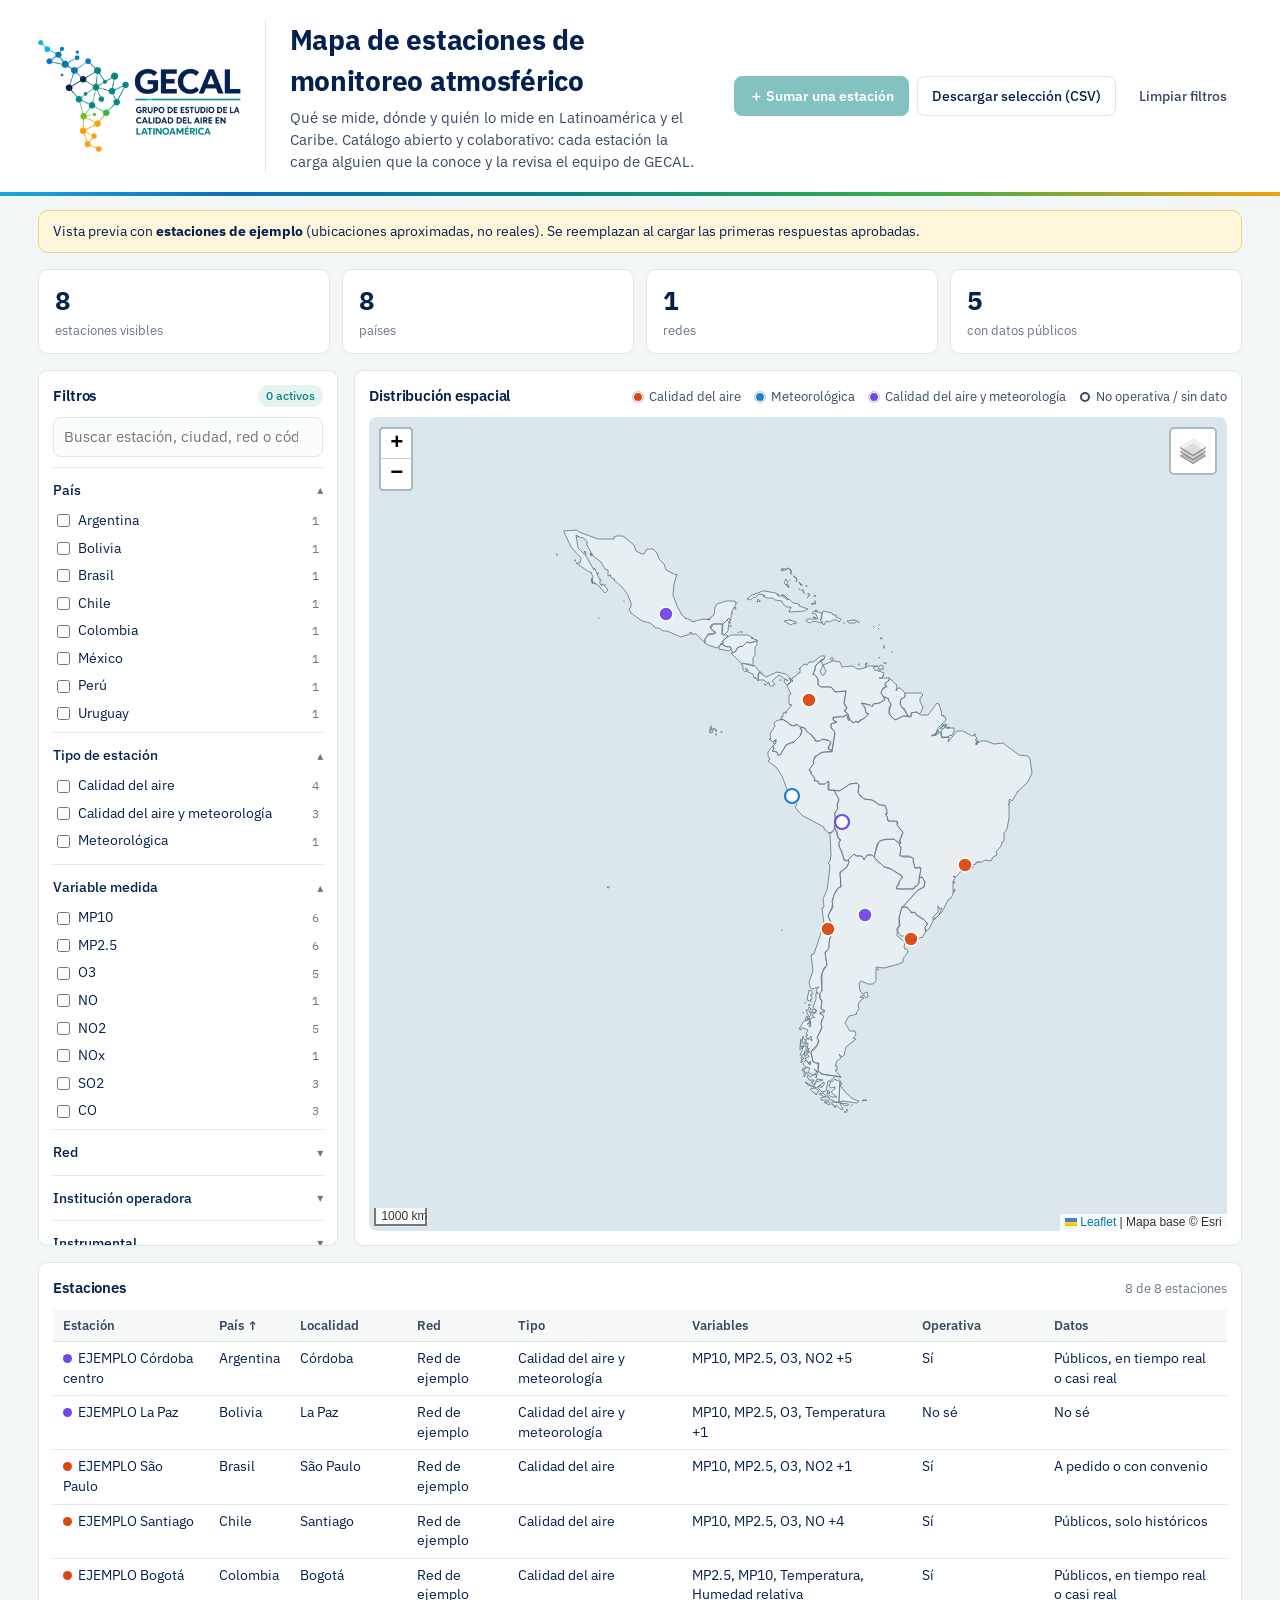
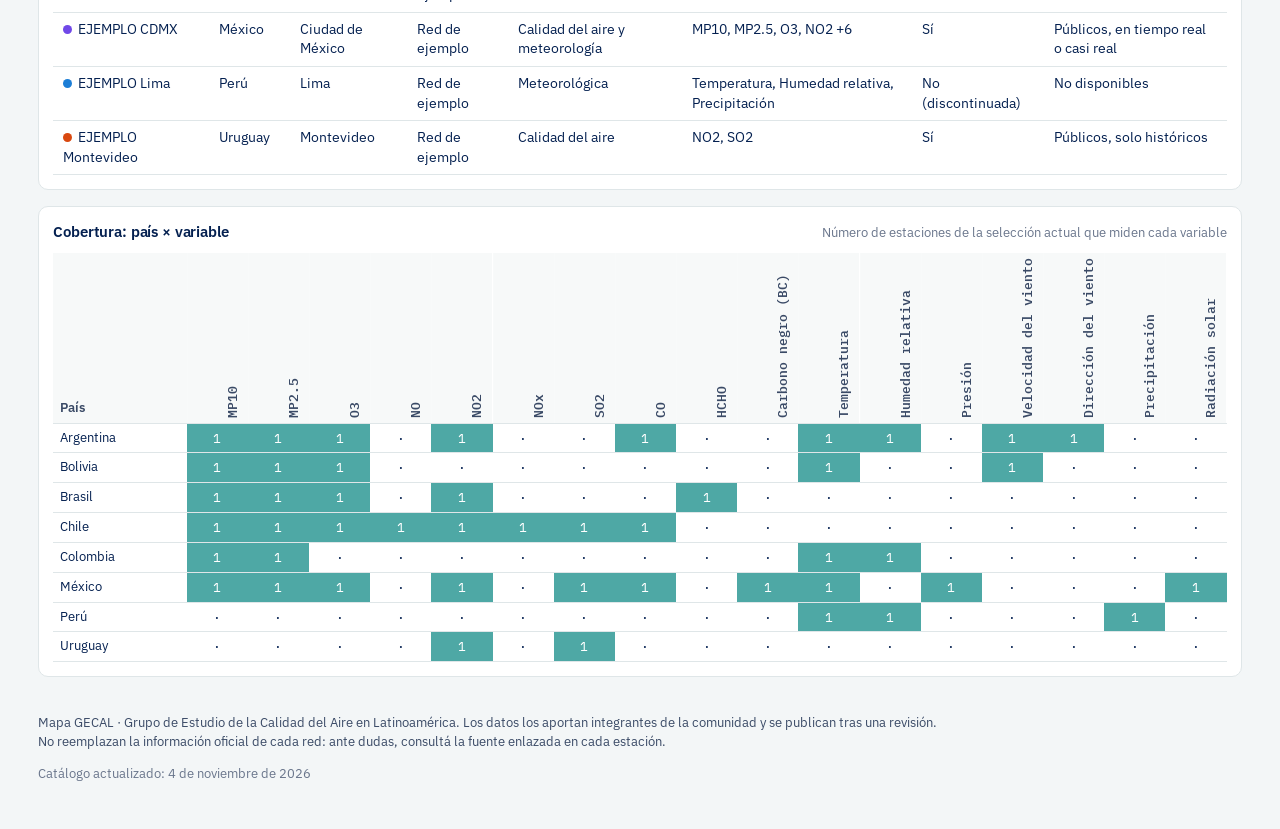
==== sitio/index.html @ 8c46ac44 "Add files via upload" ====
<!DOCTYPE html>
<html lang="es">
<head>
<meta charset="utf-8">
<meta name="viewport" content="width=device-width, initial-scale=1">
<title>Mapa GECAL — Estaciones de monitoreo atmosférico en Latinoamérica y el Caribe</title>
<meta name="description" content="Catálogo colaborativo de estaciones de calidad del aire y meteorología en Latinoamérica y el Caribe, construido por GECAL.">
<link rel="icon" type="image/png" href="img/favicon.png">
<link rel="preconnect" href="https://fonts.googleapis.com">
<link rel="preconnect" href="https://fonts.gstatic.com" crossorigin>
<link href="https://fonts.googleapis.com/css2?family=IBM+Plex+Mono:wght@400;500&family=IBM+Plex+Sans:wght@400;500;600;700&display=swap" rel="stylesheet">
<link rel="stylesheet" href="vendor/leaflet/leaflet.css">
<link rel="stylesheet" href="styles.css">
</head>
<body>
<header class="top">
  <div class="brand">
    <a class="logo" href="./" title="GECAL — Grupo de Estudio de la Calidad del Aire en Latinoamérica">
      <img src="img/logo-gecal.png" alt="GECAL — Grupo de Estudio de la Calidad del Aire en Latinoamérica" width="202" height="112">
    </a>
    <div class="titulo">
      <h1>Mapa de estaciones de monitoreo atmosférico</h1>
      <p class="lede">Qué se mide, dónde y quién lo mide en Latinoamérica y el Caribe. Catálogo abierto y colaborativo: cada estación la carga alguien que la conoce y la revisa el equipo de GECAL.</p>
    </div>
  </div>
  <div class="actions">
    <a id="btn-form" class="btn primary" href="#" target="_blank" rel="noopener">＋ Sumar una estación</a>
    <button id="btn-csv" class="btn" type="button">Descargar selección (CSV)</button>
    <button id="btn-limpiar" class="btn ghost" type="button">Limpiar filtros</button>
  </div>
</header>

<div id="aviso-demo" class="aviso" hidden>Vista previa con <strong>estaciones de ejemplo</strong> (ubicaciones aproximadas, no reales). Se reemplazan al cargar las primeras respuestas aprobadas.</div>

<section class="stats" aria-label="Resumen">
  <div class="stat"><span id="n-est">0</span><small>estaciones visibles</small></div>
  <div class="stat"><span id="n-pais">0</span><small>países</small></div>
  <div class="stat"><span id="n-red">0</span><small>redes</small></div>
  <div class="stat"><span id="n-pub">0</span><small>con datos públicos</small></div>
</section>

<main class="layout">
  <aside class="filtros" aria-label="Filtros">
    <div class="filtros-head">
      <h2>Filtros</h2><span id="n-activos" class="pill">0 activos</span>
    </div>
    <label class="buscar">
      <span class="sr">Buscar</span>
      <input id="q" type="search" placeholder="Buscar estación, ciudad, red o código…" autocomplete="off">
    </label>
    <div id="grupos"></div>
    <p class="nota">Dentro de cada filtro, las opciones se combinan con «o»; entre filtros, con «y».</p>
  </aside>

  <section class="mapa-wrap">
    <div class="sec-head">
      <h2>Distribución espacial</h2>
      <div class="leyenda" id="leyenda"></div>
    </div>
    <div id="mapa" role="region" aria-label="Mapa de estaciones"></div>
  </section>
</main>

<section class="bloque">
  <div class="sec-head">
    <h2>Estaciones</h2>
    <span class="muted" id="tabla-info"></span>
  </div>
  <div class="tabla-wrap">
    <table id="tabla">
      <thead><tr>
        <th data-k="nombre_estacion">Estación</th>
        <th data-k="pais">País</th>
        <th data-k="localidad">Localidad</th>
        <th data-k="red">Red</th>
        <th data-k="tipo_estacion">Tipo</th>
        <th data-k="nvars">Variables</th>
        <th data-k="estado_operativo">Operativa</th>
        <th data-k="acceso_datos">Datos</th>
      </tr></thead>
      <tbody></tbody>
    </table>
  </div>
</section>

<section class="bloque">
  <div class="sec-head">
    <h2>Cobertura: país × variable</h2>
    <span class="muted">Número de estaciones de la selección actual que miden cada variable</span>
  </div>
  <div class="tabla-wrap"><table id="matriz" class="matriz"></table></div>
</section>

<footer class="pie">
  <p>Mapa GECAL · Grupo de Estudio de la Calidad del Aire en Latinoamérica. Los datos los aportan integrantes de la comunidad y se publican tras una revisión. No reemplazan la información oficial de cada red: ante dudas, consultá la fuente enlazada en cada estación.</p>
  <p id="pie-meta" class="muted"></p>
</footer>

<script src="vendor/leaflet/leaflet.js"></script>
<script src="config.js"></script>
<script src="data/paises.js"></script>
<script src="data/estaciones.js"></script>
<script src="app.js"></script>
</body>
</html>
---- sitio/vendor/leaflet/leaflet.css ----
/* required styles */

.leaflet-pane,
.leaflet-tile,
.leaflet-marker-icon,
.leaflet-marker-shadow,
.leaflet-tile-container,
.leaflet-pane > svg,
.leaflet-pane > canvas,
.leaflet-zoom-box,
.leaflet-image-layer,
.leaflet-layer {
	position: absolute;
	left: 0;
	top: 0;
	}
.leaflet-container {
	overflow: hidden;
	}
.leaflet-tile,
.leaflet-marker-icon,
.leaflet-marker-shadow {
	-webkit-user-select: none;
	   -moz-user-select: none;
	        user-select: none;
	  -webkit-user-drag: none;
	}
/* Prevents IE11 from highlighting tiles in blue */
.leaflet-tile::selection {
	background: transparent;
}
/* Safari renders non-retina tile on retina better with this, but Chrome is worse */
.leaflet-safari .leaflet-tile {
	image-rendering: -webkit-optimize-contrast;
	}
/* hack that prevents hw layers "stretching" when loading new tiles */
.leaflet-safari .leaflet-tile-container {
	width: 1600px;
	height: 1600px;
	-webkit-transform-origin: 0 0;
	}
.leaflet-marker-icon,
.leaflet-marker-shadow {
	display: block;
	}
/* .leaflet-container svg: reset svg max-width decleration shipped in Joomla! (joomla.org) 3.x */
/* .leaflet-container img: map is broken in FF if you have max-width: 100% on tiles */
.leaflet-container .leaflet-overlay-pane svg {
	max-width: none !important;
	max-height: none !important;
	}
.leaflet-container .leaflet-marker-pane img,
.leaflet-container .leaflet-shadow-pane img,
.leaflet-container .leaflet-tile-pane img,
.leaflet-container img.leaflet-image-layer,
.leaflet-container .leaflet-tile {
	max-width: none !important;
	max-height: none !important;
	width: auto;
	padding: 0;
	}

.leaflet-container img.leaflet-tile {
	/* See: https://bugs.chromium.org/p/chromium/issues/detail?id=600120 */
	mix-blend-mode: plus-lighter;
}

.leaflet-container.leaflet-touch-zoom {
	-ms-touch-action: pan-x pan-y;
	touch-action: pan-x pan-y;
	}
.leaflet-container.leaflet-touch-drag {
	-ms-touch-action: pinch-zoom;
	/* Fallback for FF which doesn't support pinch-zoom */
	touch-action: none;
	touch-action: pinch-zoom;
}
.leaflet-container.leaflet-touch-drag.leaflet-touch-zoom {
	-ms-touch-action: none;
	touch-action: none;
}
.leaflet-container {
	-webkit-tap-highlight-color: transparent;
}
.leaflet-container a {
	-webkit-tap-highlight-color: rgba(51, 181, 229, 0.4);
}
.leaflet-tile {
	filter: inherit;
	visibility: hidden;
	}
.leaflet-tile-loaded {
	visibility: inherit;
	}
.leaflet-zoom-box {
	width: 0;
	height: 0;
	-moz-box-sizing: border-box;
	     box-sizing: border-box;
	z-index: 800;
	}
/* workaround for https://bugzilla.mozilla.org/show_bug.cgi?id=888319 */
.leaflet-overlay-pane svg {
	-moz-user-select: none;
	}

.leaflet-pane         { z-index: 400; }

.leaflet-tile-pane    { z-index: 200; }
.leaflet-overlay-pane { z-index: 400; }
.leaflet-shadow-pane  { z-index: 500; }
.leaflet-marker-pane  { z-index: 600; }
.leaflet-tooltip-pane   { z-index: 650; }
.leaflet-popup-pane   { z-index: 700; }

.leaflet-map-pane canvas { z-index: 100; }
.leaflet-map-pane svg    { z-index: 200; }

.leaflet-vml-shape {
	width: 1px;
	height: 1px;
	}
.lvml {
	behavior: url(#default#VML);
	display: inline-block;
	position: absolute;
	}


/* control positioning */

.leaflet-control {
	position: relative;
	z-index: 800;
	pointer-events: visiblePainted; /* IE 9-10 doesn't have auto */
	pointer-events: auto;
	}
.leaflet-top,
.leaflet-bottom {
	position: absolute;
	z-index: 1000;
	pointer-events: none;
	}
.leaflet-top {
	top: 0;
	}
.leaflet-right {
	right: 0;
	}
.leaflet-bottom {
	bottom: 0;
	}
.leaflet-left {
	left: 0;
	}
.leaflet-control {
	float: left;
	clear: both;
	}
.leaflet-right .leaflet-control {
	float: right;
	}
.leaflet-top .leaflet-control {
	margin-top: 10px;
	}
.leaflet-bottom .leaflet-control {
	margin-bottom: 10px;
	}
.leaflet-left .leaflet-control {
	margin-left: 10px;
	}
.leaflet-right .leaflet-control {
	margin-right: 10px;
	}


/* zoom and fade animations */

.leaflet-fade-anim .leaflet-popup {
	opacity: 0;
	-webkit-transition: opacity 0.2s linear;
	   -moz-transition: opacity 0.2s linear;
	        transition: opacity 0.2s linear;
	}
.leaflet-fade-anim .leaflet-map-pane .leaflet-popup {
	opacity: 1;
	}
.leaflet-zoom-animated {
	-webkit-transform-origin: 0 0;
	    -ms-transform-origin: 0 0;
	        transform-origin: 0 0;
	}
svg.leaflet-zoom-animated {
	will-change: transform;
}

.leaflet-zoom-anim .leaflet-zoom-animated {
	-webkit-transition: -webkit-transform 0.25s cubic-bezier(0,0,0.25,1);
	   -moz-transition:    -moz-transform 0.25s cubic-bezier(0,0,0.25,1);
	        transition:         transform 0.25s cubic-bezier(0,0,0.25,1);
	}
.leaflet-zoom-anim .leaflet-tile,
.leaflet-pan-anim .leaflet-tile {
	-webkit-transition: none;
	   -moz-transition: none;
	        transition: none;
	}

.leaflet-zoom-anim .leaflet-zoom-hide {
	visibility: hidden;
	}


/* cursors */

.leaflet-interactive {
	cursor: pointer;
	}
.leaflet-grab {
	cursor: -webkit-grab;
	cursor:    -moz-grab;
	cursor:         grab;
	}
.leaflet-crosshair,
.leaflet-crosshair .leaflet-interactive {
	cursor: crosshair;
	}
.leaflet-popup-pane,
.leaflet-control {
	cursor: auto;
	}
.leaflet-dragging .leaflet-grab,
.leaflet-dragging .leaflet-grab .leaflet-interactive,
.leaflet-dragging .leaflet-marker-draggable {
	cursor: move;
	cursor: -webkit-grabbing;
	cursor:    -moz-grabbing;
	cursor:         grabbing;
	}

/* marker & overlays interactivity */
.leaflet-marker-icon,
.leaflet-marker-shadow,
.leaflet-image-layer,
.leaflet-pane > svg path,
.leaflet-tile-container {
	pointer-events: none;
	}

.leaflet-marker-icon.leaflet-interactive,
.leaflet-image-layer.leaflet-interactive,
.leaflet-pane > svg path.leaflet-interactive,
svg.leaflet-image-layer.leaflet-interactive path {
	pointer-events: visiblePainted; /* IE 9-10 doesn't have auto */
	pointer-events: auto;
	}

/* visual tweaks */

.leaflet-container {
	background: #ddd;
	outline-offset: 1px;
	}
.leaflet-container a {
	color: #0078A8;
	}
.leaflet-zoom-box {
	border: 2px dotted #38f;
	background: rgba(255,255,255,0.5);
	}


/* general typography */
.leaflet-container {
	font-family: "Helvetica Neue", Arial, Helvetica, sans-serif;
	font-size: 12px;
	font-size: 0.75rem;
	line-height: 1.5;
	}


/* general toolbar styles */

.leaflet-bar {
	box-shadow: 0 1px 5px rgba(0,0,0,0.65);
	border-radius: 4px;
	}
.leaflet-bar a {
	background-color: #fff;
	border-bottom: 1px solid #ccc;
	width: 26px;
	height: 26px;
	line-height: 26px;
	display: block;
	text-align: center;
	text-decoration: none;
	color: black;
	}
.leaflet-bar a,
.leaflet-control-layers-toggle {
	background-position: 50% 50%;
	background-repeat: no-repeat;
	display: block;
	}
.leaflet-bar a:hover,
.leaflet-bar a:focus {
	background-color: #f4f4f4;
	}
.leaflet-bar a:first-child {
	border-top-left-radius: 4px;
	border-top-right-radius: 4px;
	}
.leaflet-bar a:last-child {
	border-bottom-left-radius: 4px;
	border-bottom-right-radius: 4px;
	border-bottom: none;
	}
.leaflet-bar a.leaflet-disabled {
	cursor: default;
	background-color: #f4f4f4;
	color: #bbb;
	}

.leaflet-touch .leaflet-bar a {
	width: 30px;
	height: 30px;
	line-height: 30px;
	}
.leaflet-touch .leaflet-bar a:first-child {
	border-top-left-radius: 2px;
	border-top-right-radius: 2px;
	}
.leaflet-touch .leaflet-bar a:last-child {
	border-bottom-left-radius: 2px;
	border-bottom-right-radius: 2px;
	}

/* zoom control */

.leaflet-control-zoom-in,
.leaflet-control-zoom-out {
	font: bold 18px 'Lucida Console', Monaco, monospace;
	text-indent: 1px;
	}

.leaflet-touch .leaflet-control-zoom-in, .leaflet-touch .leaflet-control-zoom-out  {
	font-size: 22px;
	}


/* layers control */

.leaflet-control-layers {
	box-shadow: 0 1px 5px rgba(0,0,0,0.4);
	background: #fff;
	border-radius: 5px;
	}
.leaflet-control-layers-toggle {
	background-image: url(images/layers.png);
	width: 36px;
	height: 36px;
	}
.leaflet-retina .leaflet-control-layers-toggle {
	background-image: url(images/layers-2x.png);
	background-size: 26px 26px;
	}
.leaflet-touch .leaflet-control-layers-toggle {
	width: 44px;
	height: 44px;
	}
.leaflet-control-layers .leaflet-control-layers-list,
.leaflet-control-layers-expanded .leaflet-control-layers-toggle {
	display: none;
	}
.leaflet-control-layers-expanded .leaflet-control-layers-list {
	display: block;
	position: relative;
	}
.leaflet-control-layers-expanded {
	padding: 6px 10px 6px 6px;
	color: #333;
	background: #fff;
	}
.leaflet-control-layers-scrollbar {
	overflow-y: scroll;
	overflow-x: hidden;
	padding-right: 5px;
	}
.leaflet-control-layers-selector {
	margin-top: 2px;
	position: relative;
	top: 1px;
	}
.leaflet-control-layers label {
	display: block;
	font-size: 13px;
	font-size: 1.08333em;
	}
.leaflet-control-layers-separator {
	height: 0;
	border-top: 1px solid #ddd;
	margin: 5px -10px 5px -6px;
	}

/* Default icon URLs */
.leaflet-default-icon-path { /* used only in path-guessing heuristic, see L.Icon.Default */
	background-image: url(images/marker-icon.png);
	}


/* attribution and scale controls */

.leaflet-container .leaflet-control-attribution {
	background: #fff;
	background: rgba(255, 255, 255, 0.8);
	margin: 0;
	}
.leaflet-control-attribution,
.leaflet-control-scale-line {
	padding: 0 5px;
	color: #333;
	line-height: 1.4;
	}
.leaflet-control-attribution a {
	text-decoration: none;
	}
.leaflet-control-attribution a:hover,
.leaflet-control-attribution a:focus {
	text-decoration: underline;
	}
.leaflet-attribution-flag {
	display: inline !important;
	vertical-align: baseline !important;
	width: 1em;
	height: 0.6669em;
	}
.leaflet-left .leaflet-control-scale {
	margin-left: 5px;
	}
.leaflet-bottom .leaflet-control-scale {
	margin-bottom: 5px;
	}
.leaflet-control-scale-line {
	border: 2px solid #777;
	border-top: none;
	line-height: 1.1;
	padding: 2px 5px 1px;
	white-space: nowrap;
	-moz-box-sizing: border-box;
	     box-sizing: border-box;
	background: rgba(255, 255, 255, 0.8);
	text-shadow: 1px 1px #fff;
	}
.leaflet-control-scale-line:not(:first-child) {
	border-top: 2px solid #777;
	border-bottom: none;
	margin-top: -2px;
	}
.leaflet-control-scale-line:not(:first-child):not(:last-child) {
	border-bottom: 2px solid #777;
	}

.leaflet-touch .leaflet-control-attribution,
.leaflet-touch .leaflet-control-layers,
.leaflet-touch .leaflet-bar {
	box-shadow: none;
	}
.leaflet-touch .leaflet-control-layers,
.leaflet-touch .leaflet-bar {
	border: 2px solid rgba(0,0,0,0.2);
	background-clip: padding-box;
	}


/* popup */

.leaflet-popup {
	position: absolute;
	text-align: center;
	margin-bottom: 20px;
	}
.leaflet-popup-content-wrapper {
	padding: 1px;
	text-align: left;
	border-radius: 12px;
	}
.leaflet-popup-content {
	margin: 13px 24px 13px 20px;
	line-height: 1.3;
	font-size: 13px;
	font-size: 1.08333em;
	min-height: 1px;
	}
.leaflet-popup-content p {
	margin: 17px 0;
	margin: 1.3em 0;
	}
.leaflet-popup-tip-container {
	width: 40px;
	height: 20px;
	position: absolute;
	left: 50%;
	margin-top: -1px;
	margin-left: -20px;
	overflow: hidden;
	pointer-events: none;
	}
.leaflet-popup-tip {
	width: 17px;
	height: 17px;
	padding: 1px;

	margin: -10px auto 0;
	pointer-events: auto;

	-webkit-transform: rotate(45deg);
	   -moz-transform: rotate(45deg);
	    -ms-transform: rotate(45deg);
	        transform: rotate(45deg);
	}
.leaflet-popup-content-wrapper,
.leaflet-popup-tip {
	background: white;
	color: #333;
	box-shadow: 0 3px 14px rgba(0,0,0,0.4);
	}
.leaflet-container a.leaflet-popup-close-button {
	position: absolute;
	top: 0;
	right: 0;
	border: none;
	text-align: center;
	width: 24px;
	height: 24px;
	font: 16px/24px Tahoma, Verdana, sans-serif;
	color: #757575;
	text-decoration: none;
	background: transparent;
	}
.leaflet-container a.leaflet-popup-close-button:hover,
.leaflet-container a.leaflet-popup-close-button:focus {
	color: #585858;
	}
.leaflet-popup-scrolled {
	overflow: auto;
	}

.leaflet-oldie .leaflet-popup-content-wrapper {
	-ms-zoom: 1;
	}
.leaflet-oldie .leaflet-popup-tip {
	width: 24px;
	margin: 0 auto;

	-ms-filter: "progid:DXImageTransform.Microsoft.Matrix(M11=0.70710678, M12=0.70710678, M21=-0.70710678, M22=0.70710678)";
	filter: progid:DXImageTransform.Microsoft.Matrix(M11=0.70710678, M12=0.70710678, M21=-0.70710678, M22=0.70710678);
	}

.leaflet-oldie .leaflet-control-zoom,
.leaflet-oldie .leaflet-control-layers,
.leaflet-oldie .leaflet-popup-content-wrapper,
.leaflet-oldie .leaflet-popup-tip {
	border: 1px solid #999;
	}


/* div icon */

.leaflet-div-icon {
	background: #fff;
	border: 1px solid #666;
	}


/* Tooltip */
/* Base styles for the element that has a tooltip */
.leaflet-tooltip {
	position: absolute;
	padding: 6px;
	background-color: #fff;
	border: 1px solid #fff;
	border-radius: 3px;
	color: #222;
	white-space: nowrap;
	-webkit-user-select: none;
	-moz-user-select: none;
	-ms-user-select: none;
	user-select: none;
	pointer-events: none;
	box-shadow: 0 1px 3px rgba(0,0,0,0.4);
	}
.leaflet-tooltip.leaflet-interactive {
	cursor: pointer;
	pointer-events: auto;
	}
.leaflet-tooltip-top:before,
.leaflet-tooltip-bottom:before,
.leaflet-tooltip-left:before,
.leaflet-tooltip-right:before {
	position: absolute;
	pointer-events: none;
	border: 6px solid transparent;
	background: transparent;
	content: "";
	}

/* Directions */

.leaflet-tooltip-bottom {
	margin-top: 6px;
}
.leaflet-tooltip-top {
	margin-top: -6px;
}
.leaflet-tooltip-bottom:before,
.leaflet-tooltip-top:before {
	left: 50%;
	margin-left: -6px;
	}
.leaflet-tooltip-top:before {
	bottom: 0;
	margin-bottom: -12px;
	border-top-color: #fff;
	}
.leaflet-tooltip-bottom:before {
	top: 0;
	margin-top: -12px;
	margin-left: -6px;
	border-bottom-color: #fff;
	}
.leaflet-tooltip-left {
	margin-left: -6px;
}
.leaflet-tooltip-right {
	margin-left: 6px;
}
.leaflet-tooltip-left:before,
.leaflet-tooltip-right:before {
	top: 50%;
	margin-top: -6px;
	}
.leaflet-tooltip-left:before {
	right: 0;
	margin-right: -12px;
	border-left-color: #fff;
	}
.leaflet-tooltip-right:before {
	left: 0;
	margin-left: -12px;
	border-right-color: #fff;
	}

/* Printing */

@media print {
	/* Prevent printers from removing background-images of controls. */
	.leaflet-control {
		-webkit-print-color-adjust: exact;
		print-color-adjust: exact;
		}
	}
---- sitio/styles.css ----
:root {
  --ink: #042050;
  --ink-2: #3a4a66;
  --muted: #6a768c;
  --line: #dfe6e8;
  --bg: #f3f6f7;
  --card: #ffffff;
  --accent: #0a8783;
  --accent-ink: #ffffff;
  --warn-bg: #fff6dc;
  --warn-line: #f0d486;
  --c-aire: #d9480f;
  --c-meteo: #1c7ed6;
  --c-ambas: #7048e8;
  --radius: 10px;
  --sans: "IBM Plex Sans", system-ui, -apple-system, "Segoe UI", sans-serif;
  --mono: "IBM Plex Mono", ui-monospace, monospace;
}
* { box-sizing: border-box; }
html, body { margin: 0; }
body { font-family: var(--sans); color: var(--ink); background: var(--bg); font-size: 15px; line-height: 1.45; }
h1, h2 { margin: 0; letter-spacing: -0.01em; }
h2 { font-size: 15px; font-weight: 600; }
a { color: var(--accent); }
.muted { color: var(--muted); font-size: 13px; }
.sr { position: absolute; width: 1px; height: 1px; overflow: hidden; clip: rect(0 0 0 0); }

/* Encabezado */
.top { display: flex; flex-wrap: wrap; gap: 20px 32px; align-items: center; justify-content: space-between;
  padding: 20px clamp(16px, 3vw, 40px); background: #ffffff; color: var(--ink);
  border-bottom: 4px solid transparent; border-image: linear-gradient(90deg, #1aa7e6 0%, #0a6fb8 18%, #0a8783 45%, #3bae4a 72%, #f5a10c 100%) 1; }
.brand { display: flex; gap: 24px; align-items: center; flex: 1 1 640px; min-width: 0; }
.logo { flex: 0 0 auto; display: block; line-height: 0; }
.logo img { height: 112px; width: auto; }
.titulo { border-left: 1px solid var(--line); padding-left: 24px; }
.top h1 { font-size: clamp(21px, 2.4vw, 28px); font-weight: 700; color: var(--ink); }
.lede { margin: 6px 0 0; color: var(--ink-2); max-width: 60ch; }
.actions { display: flex; gap: 8px; flex-wrap: wrap; flex: 0 0 auto; }
.btn { font: inherit; font-size: 14px; font-weight: 500; padding: 9px 14px; border-radius: 8px; border: 1px solid var(--line);
  background: #fff; color: var(--ink); cursor: pointer; text-decoration: none; white-space: nowrap; }
.btn:hover { background: #f1f5f7; }
.btn.primary { background: var(--accent); color: #fff; border-color: var(--accent); font-weight: 600; }
.btn.primary:hover { background: #087571; }
.btn.ghost { border-color: transparent; color: var(--ink-2); background: transparent; }
.btn[aria-disabled="true"] { opacity: .5; pointer-events: none; }

.aviso { margin: 14px clamp(16px, 3vw, 40px) 0; padding: 10px 14px; background: var(--warn-bg); border: 1px solid var(--warn-line);
  border-radius: var(--radius); font-size: 14px; }

/* Contadores */
.stats { display: grid; grid-template-columns: repeat(4, minmax(0, 1fr)); gap: 12px; padding: 16px clamp(16px, 3vw, 40px) 0; }
.stat { background: var(--card); border: 1px solid var(--line); border-radius: var(--radius); padding: 12px 16px; }
.stat span { display: block; font-size: 26px; font-weight: 700; font-variant-numeric: tabular-nums; }
.stat small { color: var(--muted); font-size: 13px; }

/* Layout principal */
.layout { display: grid; grid-template-columns: 300px minmax(0, 1fr); gap: 16px; padding: 16px clamp(16px, 3vw, 40px); }
.filtros, .mapa-wrap, .bloque { background: var(--card); border: 1px solid var(--line); border-radius: var(--radius); }
.filtros { padding: 14px; align-self: start; position: sticky; top: 12px; max-height: calc(100vh - 24px); overflow: auto; }
.filtros-head { display: flex; justify-content: space-between; align-items: center; margin-bottom: 10px; }
.pill { font-size: 12px; padding: 2px 8px; border-radius: 99px; background: #e6f4f1; color: var(--accent); font-weight: 500; }
.buscar input { width: 100%; font: inherit; padding: 8px 10px; border: 1px solid var(--line); border-radius: 8px; background: #fbfcfc; }
.buscar input:focus { outline: 2px solid #99e1d6; border-color: var(--accent); }
.grupo { border-top: 1px solid var(--line); padding: 8px 0; }
.grupo:first-child { margin-top: 10px; }
.grupo summary { cursor: pointer; list-style: none; display: flex; justify-content: space-between; align-items: center;
  font-weight: 500; font-size: 14px; padding: 4px 0; }
.grupo summary::-webkit-details-marker { display: none; }
.grupo summary::after { content: "▾"; color: var(--muted); font-size: 12px; margin-left: 6px; }
.grupo[open] summary::after { content: "▴"; }
.grupo summary .sel { margin-left: auto; font-size: 12px; color: var(--accent); font-weight: 500; }
.opciones { display: flex; flex-direction: column; gap: 2px; padding: 4px 0 2px; max-height: 220px; overflow: auto; }
.opcion { display: flex; gap: 8px; align-items: center; font-size: 13.5px; padding: 3px 4px; border-radius: 6px; cursor: pointer; }
.opcion:hover { background: #f1f5f5; }
.opcion input { accent-color: var(--accent); margin: 0; }
.opcion .n { margin-left: auto; color: var(--muted); font-family: var(--mono); font-size: 12px; }
.opcion.cero { opacity: .45; }
.nota { font-size: 12px; color: var(--muted); margin: 10px 0 0; }

.mapa-wrap { padding: 14px; display: flex; flex-direction: column; min-height: 560px; }
.sec-head { display: flex; flex-wrap: wrap; gap: 8px 16px; justify-content: space-between; align-items: baseline; margin-bottom: 10px; }
#mapa { flex: 1; min-height: 520px; border-radius: 8px; background: #dbe7ec; }
.leyenda { display: flex; gap: 14px; flex-wrap: wrap; font-size: 13px; color: var(--ink-2); }
.leyenda i { display: inline-block; width: 10px; height: 10px; border-radius: 50%; margin-right: 6px; vertical-align: -1px; border: 1.5px solid #fff; box-shadow: 0 0 0 1px #0003; }
.leyenda i.hueco { background: #fff !important; border: 2px solid var(--ink-2); box-shadow: none; }

/* Popup */
.leaflet-popup-content { margin: 12px 14px; font-family: var(--sans); font-size: 13px; line-height: 1.4; min-width: 240px; }
.pop h3 { margin: 0 0 2px; font-size: 15px; }
.pop .sub { color: var(--muted); margin-bottom: 8px; }
.pop dl { display: grid; grid-template-columns: auto 1fr; gap: 3px 10px; margin: 0; }
.pop dt { color: var(--muted); }
.pop dd { margin: 0; }
.tags { display: flex; flex-wrap: wrap; gap: 4px; }
.tag { font-family: var(--mono); font-size: 11.5px; padding: 1px 6px; border-radius: 4px; background: #eef2f3; color: var(--ink-2); }
.tag.c { background: #fdeee6; color: #9a3412; }
.tag.m { background: #e7f1fc; color: #1e4f8a; }

/* Tablas */
.bloque { margin: 0 clamp(16px, 3vw, 40px) 16px; padding: 14px; }
.tabla-wrap { overflow: auto; max-height: 520px; }
table { border-collapse: collapse; width: 100%; font-size: 13.5px; }
th, td { text-align: left; padding: 7px 10px; border-bottom: 1px solid var(--line); vertical-align: top; }
thead th { position: sticky; top: 0; background: #f7f9f9; font-weight: 600; font-size: 12.5px; color: var(--ink-2); cursor: pointer; white-space: nowrap; }
thead th[aria-sort="ascending"]::after { content: " ↑"; }
thead th[aria-sort="descending"]::after { content: " ↓"; }
#tabla tbody tr { cursor: pointer; }
#tabla tbody tr:hover { background: #f3f8f7; }
.dot { display: inline-block; width: 9px; height: 9px; border-radius: 50%; margin-right: 6px; }
.matriz th, .matriz td { text-align: center; font-family: var(--mono); font-size: 12.5px; padding: 5px 7px; }
.matriz th:first-child, .matriz td:first-child { text-align: left; font-family: var(--sans); font-size: 13px; position: sticky; left: 0; background: #fff; }
.matriz thead th { cursor: default; writing-mode: vertical-rl; transform: rotate(180deg); height: 170px; vertical-align: bottom; white-space: nowrap; text-align: left; }
.matriz thead th:first-child { writing-mode: horizontal-tb; transform: none; vertical-align: bottom; background: #f7f9f9; }
.vacio { padding: 24px; text-align: center; color: var(--muted); }

.pie { padding: 8px clamp(16px, 3vw, 40px) 32px; font-size: 13px; color: var(--ink-2); max-width: 980px; }

@media (max-width: 900px) {
  .brand { flex-direction: column; align-items: flex-start; gap: 12px; }
  .titulo { border-left: 0; padding-left: 0; }
  .logo img { height: 72px; }
  .layout { grid-template-columns: 1fr; }
  .filtros { position: static; max-height: none; }
  .stats { grid-template-columns: repeat(2, minmax(0, 1fr)); }
  #mapa { min-height: 420px; }
}
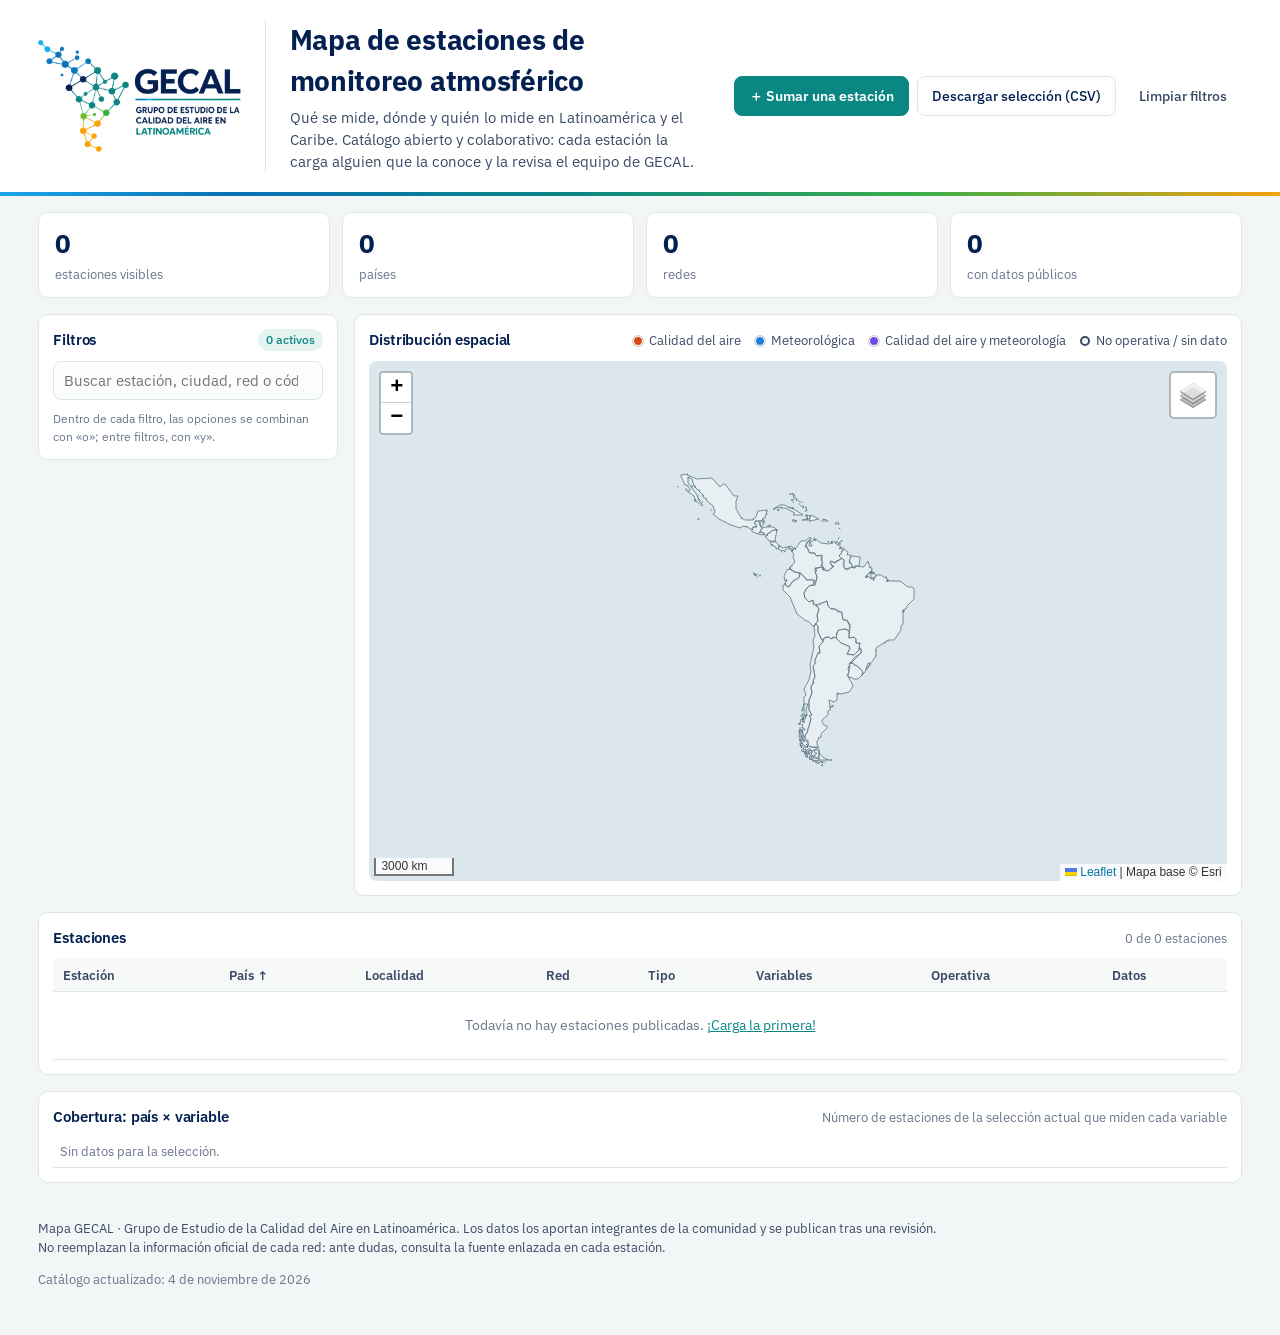
==== commit 4ffc9733: "Add files via upload" ====
--- a/sitio/index.html
+++ b/sitio/index.html
@@ -92,7 +92,7 @@
 </section>
 
 <footer class="pie">
-  <p>Mapa GECAL · Grupo de Estudio de la Calidad del Aire en Latinoamérica. Los datos los aportan integrantes de la comunidad y se publican tras una revisión. No reemplazan la información oficial de cada red: ante dudas, consultá la fuente enlazada en cada estación.</p>
+  <p>Mapa GECAL · Grupo de Estudio de la Calidad del Aire en Latinoamérica. Los datos los aportan integrantes de la comunidad y se publican tras una revisión. No reemplazan la información oficial de cada red: ante dudas, consulta la fuente enlazada en cada estación.</p>
   <p id="pie-meta" class="muted"></p>
 </footer>
 
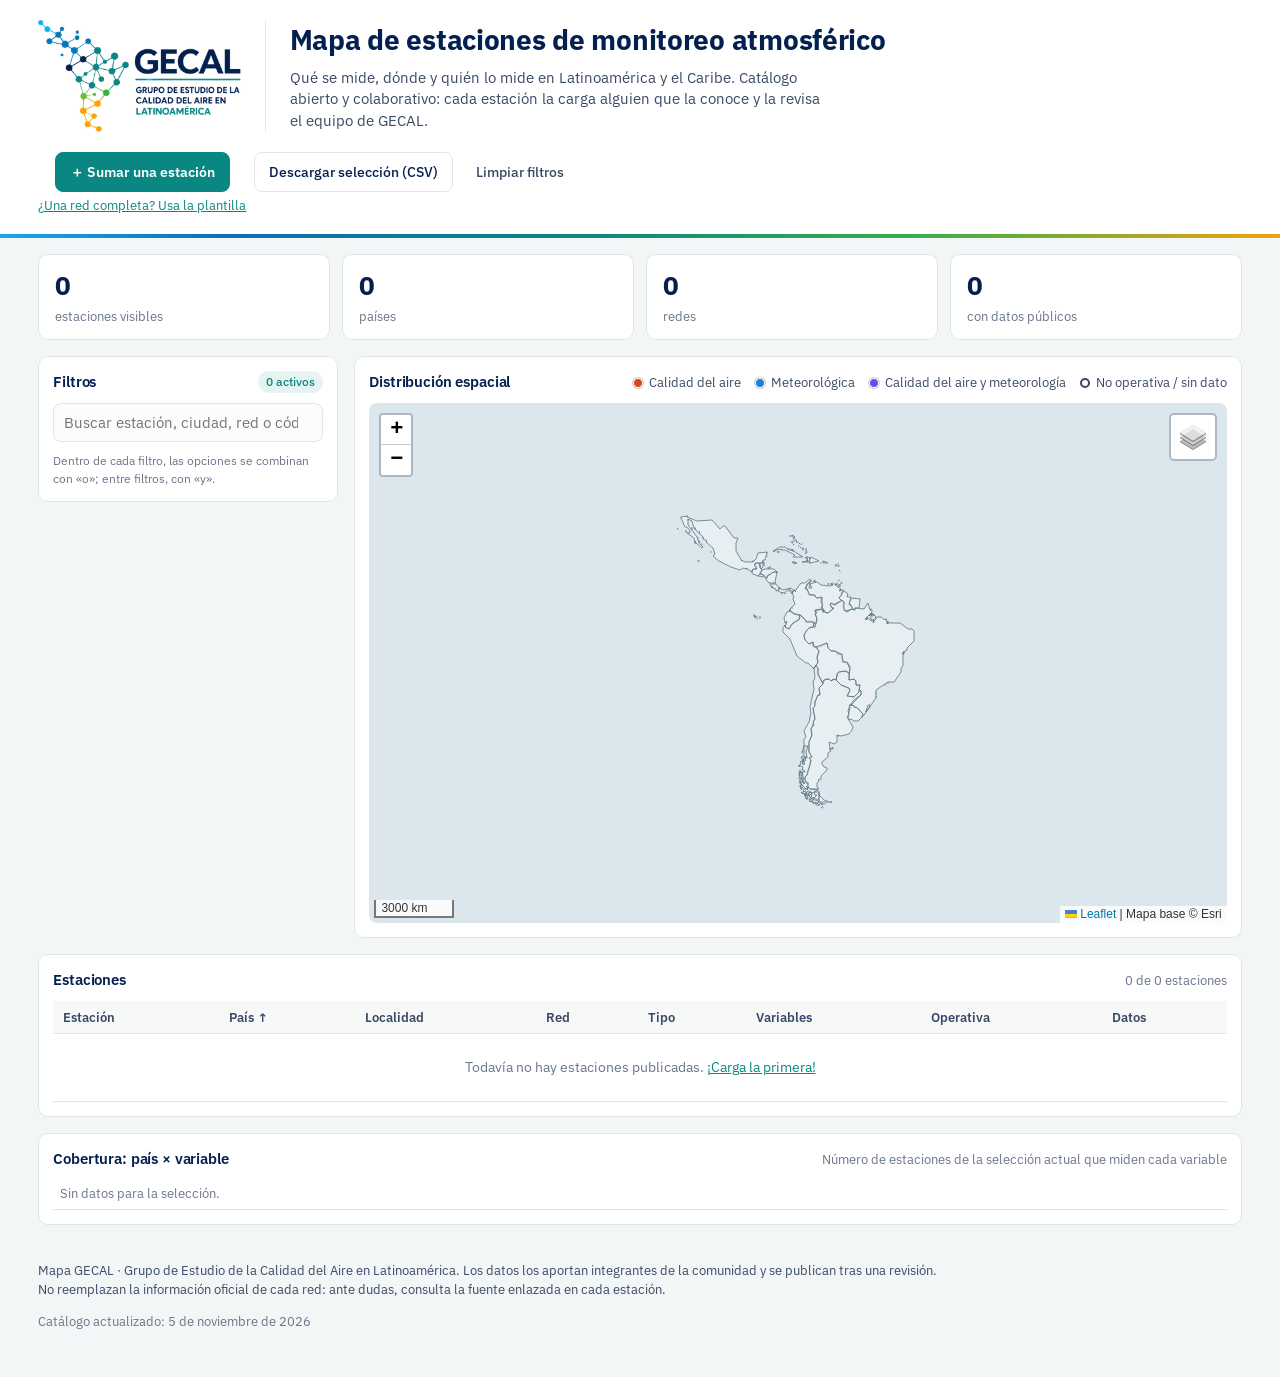
==== commit e70761ed: "Add files via upload" ====
--- a/sitio/index.html
+++ b/sitio/index.html
@@ -24,7 +24,10 @@
     </div>
   </div>
   <div class="actions">
-    <a id="btn-form" class="btn primary" href="#" target="_blank" rel="noopener">＋ Sumar una estación</a>
+    <div class="sumar">
+      <a id="btn-form" class="btn primary" href="#" target="_blank" rel="noopener">＋ Sumar una estación</a>
+      <a id="link-red" class="link-red" href="#" target="_blank" rel="noopener" hidden>¿Una red completa? Usa la plantilla</a>
+    </div>
     <button id="btn-csv" class="btn" type="button">Descargar selección (CSV)</button>
     <button id="btn-limpiar" class="btn ghost" type="button">Limpiar filtros</button>
   </div>
--- a/sitio/styles.css
+++ b/sitio/styles.css
@@ -35,7 +35,9 @@
 .titulo { border-left: 1px solid var(--line); padding-left: 24px; }
 .top h1 { font-size: clamp(21px, 2.4vw, 28px); font-weight: 700; color: var(--ink); }
 .lede { margin: 6px 0 0; color: var(--ink-2); max-width: 60ch; }
-.actions { display: flex; gap: 8px; flex-wrap: wrap; flex: 0 0 auto; }
+.actions { display: flex; gap: 8px; flex-wrap: wrap; flex: 0 0 auto; align-items: flex-start; }
+.sumar { display: flex; flex-direction: column; align-items: center; gap: 4px; }
+.link-red { font-size: 12.5px; color: var(--accent); }
 .btn { font: inherit; font-size: 14px; font-weight: 500; padding: 9px 14px; border-radius: 8px; border: 1px solid var(--line);
   background: #fff; color: var(--ink); cursor: pointer; text-decoration: none; white-space: nowrap; }
 .btn:hover { background: #f1f5f7; }
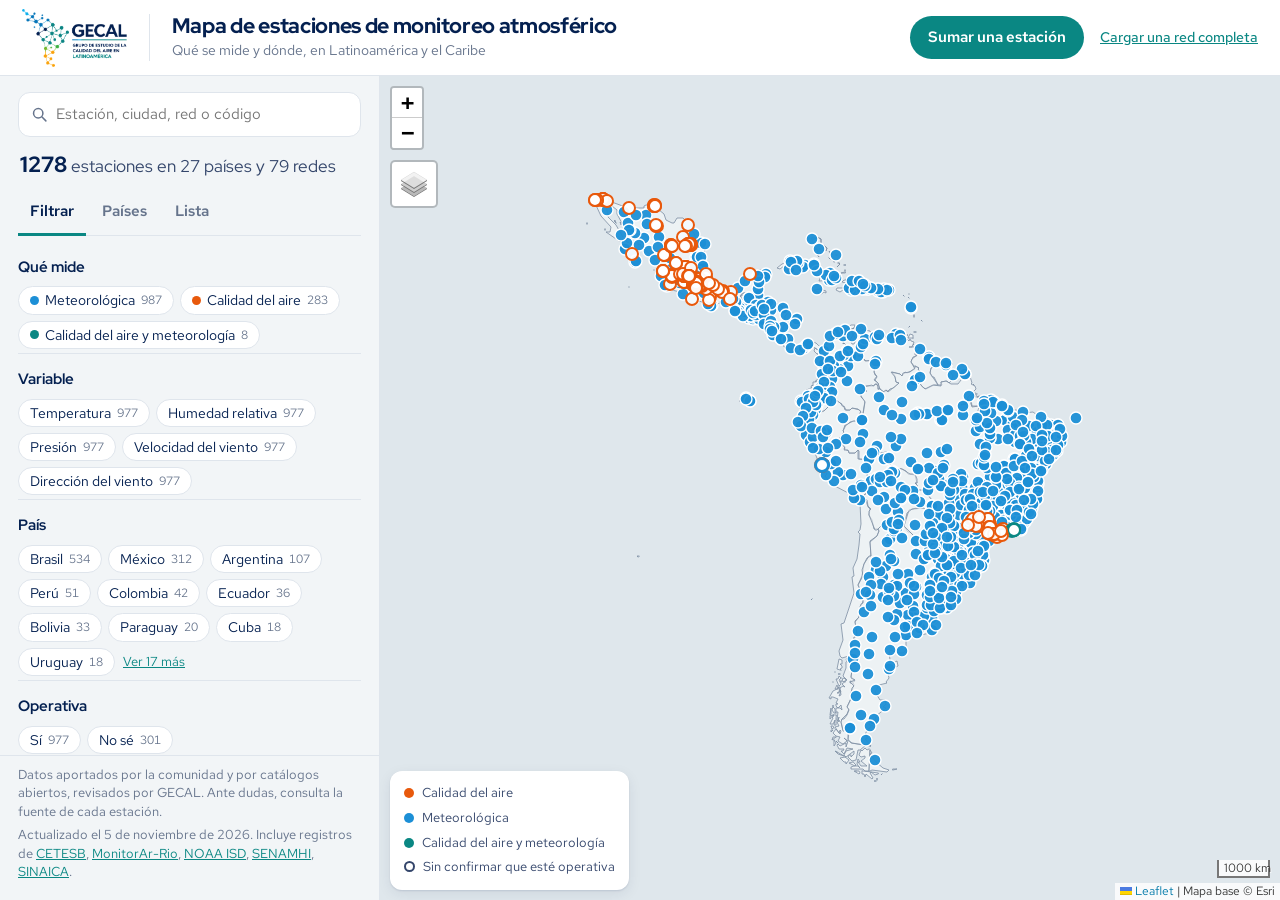
==== commit 737e66b3: "Add files via upload" ====
--- a/sitio/index.html
+++ b/sitio/index.html
@@ -4,100 +4,79 @@
 <meta charset="utf-8">
 <meta name="viewport" content="width=device-width, initial-scale=1">
 <title>Mapa GECAL — Estaciones de monitoreo atmosférico en Latinoamérica y el Caribe</title>
-<meta name="description" content="Catálogo colaborativo de estaciones de calidad del aire y meteorología en Latinoamérica y el Caribe, construido por GECAL.">
+<meta name="description" content="Atlas abierto y colaborativo de estaciones de calidad del aire y meteorología en Latinoamérica y el Caribe, impulsado por GECAL.">
 <link rel="icon" type="image/png" href="img/favicon.png">
 <link rel="preconnect" href="https://fonts.googleapis.com">
 <link rel="preconnect" href="https://fonts.gstatic.com" crossorigin>
-<link href="https://fonts.googleapis.com/css2?family=IBM+Plex+Mono:wght@400;500&family=IBM+Plex+Sans:wght@400;500;600;700&display=swap" rel="stylesheet">
+<link href="https://fonts.googleapis.com/css2?family=Red+Hat+Display:wght@500;700;800&family=Red+Hat+Text:wght@400;500;600&display=swap" rel="stylesheet">
 <link rel="stylesheet" href="vendor/leaflet/leaflet.css">
 <link rel="stylesheet" href="styles.css">
 </head>
 <body>
-<header class="top">
-  <div class="brand">
-    <a class="logo" href="./" title="GECAL — Grupo de Estudio de la Calidad del Aire en Latinoamérica">
-      <img src="img/logo-gecal.png" alt="GECAL — Grupo de Estudio de la Calidad del Aire en Latinoamérica" width="202" height="112">
-    </a>
-    <div class="titulo">
-      <h1>Mapa de estaciones de monitoreo atmosférico</h1>
-      <p class="lede">Qué se mide, dónde y quién lo mide en Latinoamérica y el Caribe. Catálogo abierto y colaborativo: cada estación la carga alguien que la conoce y la revisa el equipo de GECAL.</p>
-    </div>
+<header class="barra">
+  <a class="marca" href="./" title="Mapa GECAL">
+    <img src="img/logo-gecal.png" alt="GECAL — Grupo de Estudio de la Calidad del Aire en Latinoamérica" width="130" height="72">
+  </a>
+  <div class="titulo">
+    <h1>Mapa de estaciones de monitoreo atmosférico</h1>
+    <p>Qué se mide y dónde, en Latinoamérica y el Caribe</p>
   </div>
-  <div class="actions">
-    <div class="sumar">
-      <a id="btn-form" class="btn primary" href="#" target="_blank" rel="noopener">＋ Sumar una estación</a>
-      <a id="link-red" class="link-red" href="#" target="_blank" rel="noopener" hidden>¿Una red completa? Usa la plantilla</a>
-    </div>
-    <button id="btn-csv" class="btn" type="button">Descargar selección (CSV)</button>
-    <button id="btn-limpiar" class="btn ghost" type="button">Limpiar filtros</button>
-  </div>
+  <nav class="sumar" aria-label="Contribuir">
+    <a id="btn-form" class="boton" href="#" target="_blank" rel="noopener">Sumar una estación</a>
+    <a id="link-red" class="enlace" href="#" target="_blank" rel="noopener" hidden>Cargar una red completa</a>
+  </nav>
 </header>
 
-<div id="aviso-demo" class="aviso" hidden>Vista previa con <strong>estaciones de ejemplo</strong> (ubicaciones aproximadas, no reales). Se reemplazan al cargar las primeras respuestas aprobadas.</div>
+<div class="escena">
+  <aside class="panel" aria-label="Explorar estaciones">
+    <div class="panel-cabeza">
+      <label class="buscar">
+        <span class="sr">Buscar</span>
+        <svg viewBox="0 0 20 20" aria-hidden="true"><circle cx="8.5" cy="8.5" r="5.5"/><path d="M13 13l4.5 4.5"/></svg>
+        <input id="q" type="search" placeholder="Estación, ciudad, red o código" autocomplete="off">
+      </label>
+      <p id="resumen" class="resumen" aria-live="polite"></p>
+      <div class="pestanas" role="tablist">
+        <button role="tab" id="tab-filtrar" aria-controls="vista-filtrar" aria-selected="true">Filtrar</button>
+        <button role="tab" id="tab-paises" aria-controls="vista-paises" aria-selected="false">Países</button>
+        <button role="tab" id="tab-lista" aria-controls="vista-lista" aria-selected="false">Lista</button>
+      </div>
+    </div>
 
-<section class="stats" aria-label="Resumen">
-  <div class="stat"><span id="n-est">0</span><small>estaciones visibles</small></div>
-  <div class="stat"><span id="n-pais">0</span><small>países</small></div>
-  <div class="stat"><span id="n-red">0</span><small>redes</small></div>
-  <div class="stat"><span id="n-pub">0</span><small>con datos públicos</small></div>
-</section>
+    <div class="panel-cuerpo">
+      <section id="vista-filtrar" role="tabpanel" aria-labelledby="tab-filtrar">
+        <div id="grupos"></div>
+        <button id="btn-limpiar" class="limpiar" type="button" hidden>Quitar todos los filtros</button>
+      </section>
+      <section id="vista-paises" role="tabpanel" aria-labelledby="tab-paises" hidden>
+        <p class="ayuda">Toca un país para verlo en el mapa y filtrar por él.</p>
+        <ol id="paises" class="paises"></ol>
+      </section>
+      <section id="vista-lista" role="tabpanel" aria-labelledby="tab-lista" hidden>
+        <div class="lista-acciones">
+          <button id="btn-csv" class="enlace-boton" type="button">Descargar estas estaciones (CSV)</button>
+        </div>
+        <ul id="lista" class="lista"></ul>
+        <button id="btn-mas" class="limpiar" type="button" hidden>Mostrar más</button>
+      </section>
+    </div>
 
-<main class="layout">
-  <aside class="filtros" aria-label="Filtros">
-    <div class="filtros-head">
-      <h2>Filtros</h2><span id="n-activos" class="pill">0 activos</span>
-    </div>
-    <label class="buscar">
-      <span class="sr">Buscar</span>
-      <input id="q" type="search" placeholder="Buscar estación, ciudad, red o código…" autocomplete="off">
-    </label>
-    <div id="grupos"></div>
-    <p class="nota">Dentro de cada filtro, las opciones se combinan con «o»; entre filtros, con «y».</p>
+    <footer class="panel-pie">
+      <p>Datos aportados por la comunidad y por catálogos abiertos, revisados por GECAL. Ante dudas, consulta la fuente de cada estación.</p>
+      <p id="pie-meta"></p>
+    </footer>
   </aside>
 
-  <section class="mapa-wrap">
-    <div class="sec-head">
-      <h2>Distribución espacial</h2>
-      <div class="leyenda" id="leyenda"></div>
-    </div>
+  <main class="mapa-zona">
     <div id="mapa" role="region" aria-label="Mapa de estaciones"></div>
-  </section>
-</main>
+    <div id="aviso-demo" class="aviso" hidden>Vista previa con estaciones de ejemplo.</div>
 
-<section class="bloque">
-  <div class="sec-head">
-    <h2>Estaciones</h2>
-    <span class="muted" id="tabla-info"></span>
-  </div>
-  <div class="tabla-wrap">
-    <table id="tabla">
-      <thead><tr>
-        <th data-k="nombre_estacion">Estación</th>
-        <th data-k="pais">País</th>
-        <th data-k="localidad">Localidad</th>
-        <th data-k="red">Red</th>
-        <th data-k="tipo_estacion">Tipo</th>
-        <th data-k="nvars">Variables</th>
-        <th data-k="estado_operativo">Operativa</th>
-        <th data-k="acceso_datos">Datos</th>
-      </tr></thead>
-      <tbody></tbody>
-    </table>
-  </div>
-</section>
-
-<section class="bloque">
-  <div class="sec-head">
-    <h2>Cobertura: país × variable</h2>
-    <span class="muted">Número de estaciones de la selección actual que miden cada variable</span>
-  </div>
-  <div class="tabla-wrap"><table id="matriz" class="matriz"></table></div>
-</section>
-
-<footer class="pie">
-  <p>Mapa GECAL · Grupo de Estudio de la Calidad del Aire en Latinoamérica. Los datos los aportan integrantes de la comunidad y se publican tras una revisión. No reemplazan la información oficial de cada red: ante dudas, consulta la fuente enlazada en cada estación.</p>
-  <p id="pie-meta" class="muted"></p>
-</footer>
+    <article id="ficha" class="ficha" aria-labelledby="ficha-nombre" hidden>
+      <button id="ficha-cerrar" class="cerrar" type="button" aria-label="Cerrar ficha">×</button>
+      <div id="ficha-contenido"></div>
+    </article>
+  </main>
+</div>
 
 <script src="vendor/leaflet/leaflet.js"></script>
 <script src="config.js"></script>
--- a/sitio/styles.css
+++ b/sitio/styles.css
@@ -1,128 +1,158 @@
 :root {
-  --ink: #042050;
-  --ink-2: #3a4a66;
-  --muted: #6a768c;
-  --line: #dfe6e8;
-  --bg: #f3f6f7;
-  --card: #ffffff;
-  --accent: #0a8783;
-  --accent-ink: #ffffff;
-  --warn-bg: #fff6dc;
-  --warn-line: #f0d486;
-  --c-aire: #d9480f;
-  --c-meteo: #1c7ed6;
-  --c-ambas: #7048e8;
-  --radius: 10px;
-  --sans: "IBM Plex Sans", system-ui, -apple-system, "Segoe UI", sans-serif;
-  --mono: "IBM Plex Mono", ui-monospace, monospace;
+  --marino: #042050;
+  --marino-2: #34466b;
+  --tenue: #66748c;
+  --linea: #dfe5ec;
+  --fondo: #f2f5f7;
+  --blanco: #ffffff;
+  --verde: #0a8783;
+  --verde-claro: #e3f3f2;
+  --aire: #e8590c;
+  --meteo: #1c8fd6;
+  --ambas: #0a8783;
+  --texto: "Red Hat Text", system-ui, sans-serif;
+  --display: "Red Hat Display", "Red Hat Text", system-ui, sans-serif;
+  --alto-barra: 76px;
+  --ancho-panel: 380px;
 }
 * { box-sizing: border-box; }
-html, body { margin: 0; }
-body { font-family: var(--sans); color: var(--ink); background: var(--bg); font-size: 15px; line-height: 1.45; }
-h1, h2 { margin: 0; letter-spacing: -0.01em; }
-h2 { font-size: 15px; font-weight: 600; }
-a { color: var(--accent); }
-.muted { color: var(--muted); font-size: 13px; }
+html, body { margin: 0; height: 100%; }
+body { font-family: var(--texto); color: var(--marino); background: var(--fondo); font-size: 15px; line-height: 1.5; }
+h1, h2, h3 { font-family: var(--display); margin: 0; }
+a { color: var(--verde); }
+button { font: inherit; color: inherit; }
+:focus-visible { outline: 3px solid #7cc8c4; outline-offset: 2px; }
 .sr { position: absolute; width: 1px; height: 1px; overflow: hidden; clip: rect(0 0 0 0); }
 
-/* Encabezado */
-.top { display: flex; flex-wrap: wrap; gap: 20px 32px; align-items: center; justify-content: space-between;
-  padding: 20px clamp(16px, 3vw, 40px); background: #ffffff; color: var(--ink);
-  border-bottom: 4px solid transparent; border-image: linear-gradient(90deg, #1aa7e6 0%, #0a6fb8 18%, #0a8783 45%, #3bae4a 72%, #f5a10c 100%) 1; }
-.brand { display: flex; gap: 24px; align-items: center; flex: 1 1 640px; min-width: 0; }
-.logo { flex: 0 0 auto; display: block; line-height: 0; }
-.logo img { height: 112px; width: auto; }
-.titulo { border-left: 1px solid var(--line); padding-left: 24px; }
-.top h1 { font-size: clamp(21px, 2.4vw, 28px); font-weight: 700; color: var(--ink); }
-.lede { margin: 6px 0 0; color: var(--ink-2); max-width: 60ch; }
-.actions { display: flex; gap: 8px; flex-wrap: wrap; flex: 0 0 auto; align-items: flex-start; }
-.sumar { display: flex; flex-direction: column; align-items: center; gap: 4px; }
-.link-red { font-size: 12.5px; color: var(--accent); }
-.btn { font: inherit; font-size: 14px; font-weight: 500; padding: 9px 14px; border-radius: 8px; border: 1px solid var(--line);
-  background: #fff; color: var(--ink); cursor: pointer; text-decoration: none; white-space: nowrap; }
-.btn:hover { background: #f1f5f7; }
-.btn.primary { background: var(--accent); color: #fff; border-color: var(--accent); font-weight: 600; }
-.btn.primary:hover { background: #087571; }
-.btn.ghost { border-color: transparent; color: var(--ink-2); background: transparent; }
-.btn[aria-disabled="true"] { opacity: .5; pointer-events: none; }
+/* ---------- barra superior */
+.barra { height: var(--alto-barra); display: flex; align-items: center; gap: 22px; padding: 0 22px;
+  background: var(--blanco); border-bottom: 1px solid var(--linea); position: relative; z-index: 2; }
+.marca { line-height: 0; flex: 0 0 auto; }
+.marca img { height: 58px; width: auto; }
+.titulo { min-width: 0; padding-left: 22px; border-left: 1px solid var(--linea); }
+.titulo h1 { font-size: 21px; font-weight: 800; letter-spacing: -0.015em; line-height: 1.15; }
+.titulo p { margin: 2px 0 0; color: var(--tenue); font-size: 14px; }
+.sumar { margin-left: auto; display: flex; align-items: center; gap: 16px; }
+.boton { display: inline-block; background: var(--verde); color: #fff; text-decoration: none; font-weight: 600;
+  padding: 10px 18px; border-radius: 999px; white-space: nowrap; }
+.boton:hover { background: #087571; }
+.boton[aria-disabled="true"] { opacity: .45; pointer-events: none; }
+.enlace { font-size: 14px; font-weight: 500; white-space: nowrap; }
 
-.aviso { margin: 14px clamp(16px, 3vw, 40px) 0; padding: 10px 14px; background: var(--warn-bg); border: 1px solid var(--warn-line);
-  border-radius: var(--radius); font-size: 14px; }
+/* ---------- escena: panel + mapa */
+.escena { display: grid; grid-template-columns: var(--ancho-panel) minmax(0, 1fr); height: calc(100vh - var(--alto-barra)); }
+.panel { display: flex; flex-direction: column; min-height: 0; background: var(--fondo); border-right: 1px solid var(--linea); }
+.panel-cabeza { padding: 16px 18px 0; }
+.buscar { display: flex; align-items: center; gap: 8px; background: var(--blanco); border: 1px solid var(--linea);
+  border-radius: 12px; padding: 0 12px; }
+.buscar:focus-within { border-color: var(--verde); box-shadow: 0 0 0 3px #cdeae8; }
+.buscar svg { width: 17px; height: 17px; fill: none; stroke: var(--tenue); stroke-width: 1.8; stroke-linecap: round; flex: 0 0 auto; }
+.buscar input { border: 0; outline: 0; background: transparent; font: inherit; color: inherit; padding: 10px 0; width: 100%; }
+.resumen { margin: 14px 2px 12px; font-family: var(--display); font-size: 17px; line-height: 1.3; color: var(--marino-2); }
+.resumen strong { color: var(--marino); font-weight: 800; font-size: 22px; }
 
-/* Contadores */
-.stats { display: grid; grid-template-columns: repeat(4, minmax(0, 1fr)); gap: 12px; padding: 16px clamp(16px, 3vw, 40px) 0; }
-.stat { background: var(--card); border: 1px solid var(--line); border-radius: var(--radius); padding: 12px 16px; }
-.stat span { display: block; font-size: 26px; font-weight: 700; font-variant-numeric: tabular-nums; }
-.stat small { color: var(--muted); font-size: 13px; }
+.pestanas { display: flex; gap: 4px; border-bottom: 1px solid var(--linea); }
+.pestanas button { background: none; border: 0; padding: 9px 12px 10px; cursor: pointer; font-weight: 600; color: var(--tenue);
+  border-bottom: 3px solid transparent; margin-bottom: -1px; }
+.pestanas button[aria-selected="true"] { color: var(--marino); border-bottom-color: var(--verde); }
+.pestanas button:hover { color: var(--marino); }
 
-/* Layout principal */
-.layout { display: grid; grid-template-columns: 300px minmax(0, 1fr); gap: 16px; padding: 16px clamp(16px, 3vw, 40px); }
-.filtros, .mapa-wrap, .bloque { background: var(--card); border: 1px solid var(--line); border-radius: var(--radius); }
-.filtros { padding: 14px; align-self: start; position: sticky; top: 12px; max-height: calc(100vh - 24px); overflow: auto; }
-.filtros-head { display: flex; justify-content: space-between; align-items: center; margin-bottom: 10px; }
-.pill { font-size: 12px; padding: 2px 8px; border-radius: 99px; background: #e6f4f1; color: var(--accent); font-weight: 500; }
-.buscar input { width: 100%; font: inherit; padding: 8px 10px; border: 1px solid var(--line); border-radius: 8px; background: #fbfcfc; }
-.buscar input:focus { outline: 2px solid #99e1d6; border-color: var(--accent); }
-.grupo { border-top: 1px solid var(--line); padding: 8px 0; }
-.grupo:first-child { margin-top: 10px; }
-.grupo summary { cursor: pointer; list-style: none; display: flex; justify-content: space-between; align-items: center;
-  font-weight: 500; font-size: 14px; padding: 4px 0; }
-.grupo summary::-webkit-details-marker { display: none; }
-.grupo summary::after { content: "▾"; color: var(--muted); font-size: 12px; margin-left: 6px; }
-.grupo[open] summary::after { content: "▴"; }
-.grupo summary .sel { margin-left: auto; font-size: 12px; color: var(--accent); font-weight: 500; }
-.opciones { display: flex; flex-direction: column; gap: 2px; padding: 4px 0 2px; max-height: 220px; overflow: auto; }
-.opcion { display: flex; gap: 8px; align-items: center; font-size: 13.5px; padding: 3px 4px; border-radius: 6px; cursor: pointer; }
-.opcion:hover { background: #f1f5f5; }
-.opcion input { accent-color: var(--accent); margin: 0; }
-.opcion .n { margin-left: auto; color: var(--muted); font-family: var(--mono); font-size: 12px; }
-.opcion.cero { opacity: .45; }
-.nota { font-size: 12px; color: var(--muted); margin: 10px 0 0; }
+.panel-cuerpo { flex: 1; overflow: auto; padding: 6px 18px 18px; min-height: 0; }
+.panel-pie { padding: 10px 18px 14px; border-top: 1px solid var(--linea); font-size: 12.5px; color: var(--tenue); }
+.panel-pie p { margin: 0 0 4px; }
 
-.mapa-wrap { padding: 14px; display: flex; flex-direction: column; min-height: 560px; }
-.sec-head { display: flex; flex-wrap: wrap; gap: 8px 16px; justify-content: space-between; align-items: baseline; margin-bottom: 10px; }
-#mapa { flex: 1; min-height: 520px; border-radius: 8px; background: #dbe7ec; }
-.leyenda { display: flex; gap: 14px; flex-wrap: wrap; font-size: 13px; color: var(--ink-2); }
-.leyenda i { display: inline-block; width: 10px; height: 10px; border-radius: 50%; margin-right: 6px; vertical-align: -1px; border: 1.5px solid #fff; box-shadow: 0 0 0 1px #0003; }
-.leyenda i.hueco { background: #fff !important; border: 2px solid var(--ink-2); box-shadow: none; }
+/* ---------- filtros como fichas */
+.grupo { padding: 14px 0 4px; }
+.grupo + .grupo { border-top: 1px solid var(--linea); }
+.grupo h2 { font-size: 14.5px; font-weight: 700; margin-bottom: 9px; display: flex; align-items: baseline; gap: 8px; }
+.grupo h2 .quitar { margin-left: auto; font-family: var(--texto); font-size: 12.5px; font-weight: 500; background: none; border: 0;
+  color: var(--verde); cursor: pointer; padding: 0; text-decoration: underline; }
+.fichas { display: flex; flex-wrap: wrap; gap: 6px; }
+.chip { display: inline-flex; align-items: center; gap: 6px; border: 1px solid var(--linea); background: var(--blanco);
+  border-radius: 999px; padding: 4px 11px; font-size: 13.5px; cursor: pointer; line-height: 1.35; }
+.chip:hover { border-color: #b9c6d3; }
+.chip .n { color: var(--tenue); font-size: 12px; font-variant-numeric: tabular-nums; }
+.chip[aria-pressed="true"] { background: var(--marino); border-color: var(--marino); color: #fff; }
+.chip[aria-pressed="true"] .n { color: #b8c4da; }
+.chip.cero:not([aria-pressed="true"]) { opacity: .4; }
+.chip .punto { width: 9px; height: 9px; border-radius: 50%; }
+.ver-mas { background: none; border: 0; color: var(--verde); cursor: pointer; font-size: 13px; padding: 4px 2px; text-decoration: underline; }
+.limpiar { display: block; margin: 16px 0 4px; background: var(--blanco); border: 1px solid var(--linea); border-radius: 10px;
+  padding: 8px 12px; width: 100%; cursor: pointer; font-weight: 500; }
+.limpiar:hover { border-color: var(--verde); }
+.ayuda { color: var(--tenue); font-size: 13.5px; margin: 12px 0 8px; }
 
-/* Popup */
-.leaflet-popup-content { margin: 12px 14px; font-family: var(--sans); font-size: 13px; line-height: 1.4; min-width: 240px; }
-.pop h3 { margin: 0 0 2px; font-size: 15px; }
-.pop .sub { color: var(--muted); margin-bottom: 8px; }
-.pop dl { display: grid; grid-template-columns: auto 1fr; gap: 3px 10px; margin: 0; }
-.pop dt { color: var(--muted); }
-.pop dd { margin: 0; }
-.tags { display: flex; flex-wrap: wrap; gap: 4px; }
-.tag { font-family: var(--mono); font-size: 11.5px; padding: 1px 6px; border-radius: 4px; background: #eef2f3; color: var(--ink-2); }
-.tag.c { background: #fdeee6; color: #9a3412; }
-.tag.m { background: #e7f1fc; color: #1e4f8a; }
+/* ---------- países */
+.paises { list-style: none; margin: 0; padding: 0; }
+.paises li button { width: 100%; display: grid; grid-template-columns: 1fr auto; gap: 2px 10px; align-items: baseline;
+  background: none; border: 0; padding: 8px 6px; cursor: pointer; text-align: left; border-radius: 8px; }
+.paises li button:hover { background: #e8edf1; }
+.paises li button[aria-pressed="true"] { background: var(--verde-claro); }
+.paises .nombre { font-weight: 600; }
+.paises .total { font-variant-numeric: tabular-nums; color: var(--marino-2); font-size: 13.5px; }
+.barra-pais { grid-column: 1 / -1; display: flex; height: 7px; border-radius: 4px; overflow: hidden; background: #e2e8ee; }
+.barra-pais span { display: block; height: 100%; }
 
-/* Tablas */
-.bloque { margin: 0 clamp(16px, 3vw, 40px) 16px; padding: 14px; }
-.tabla-wrap { overflow: auto; max-height: 520px; }
-table { border-collapse: collapse; width: 100%; font-size: 13.5px; }
-th, td { text-align: left; padding: 7px 10px; border-bottom: 1px solid var(--line); vertical-align: top; }
-thead th { position: sticky; top: 0; background: #f7f9f9; font-weight: 600; font-size: 12.5px; color: var(--ink-2); cursor: pointer; white-space: nowrap; }
-thead th[aria-sort="ascending"]::after { content: " ↑"; }
-thead th[aria-sort="descending"]::after { content: " ↓"; }
-#tabla tbody tr { cursor: pointer; }
-#tabla tbody tr:hover { background: #f3f8f7; }
-.dot { display: inline-block; width: 9px; height: 9px; border-radius: 50%; margin-right: 6px; }
-.matriz th, .matriz td { text-align: center; font-family: var(--mono); font-size: 12.5px; padding: 5px 7px; }
-.matriz th:first-child, .matriz td:first-child { text-align: left; font-family: var(--sans); font-size: 13px; position: sticky; left: 0; background: #fff; }
-.matriz thead th { cursor: default; writing-mode: vertical-rl; transform: rotate(180deg); height: 170px; vertical-align: bottom; white-space: nowrap; text-align: left; }
-.matriz thead th:first-child { writing-mode: horizontal-tb; transform: none; vertical-align: bottom; background: #f7f9f9; }
-.vacio { padding: 24px; text-align: center; color: var(--muted); }
+/* ---------- lista */
+.lista-acciones { margin: 12px 0 6px; }
+.enlace-boton { background: none; border: 0; padding: 0; color: var(--verde); text-decoration: underline; cursor: pointer; font-size: 13.5px; }
+.lista { list-style: none; margin: 0; padding: 0; }
+.lista li button { width: 100%; text-align: left; background: none; border: 0; border-bottom: 1px solid var(--linea);
+  padding: 9px 4px; cursor: pointer; display: grid; grid-template-columns: 12px 1fr; gap: 0 10px; }
+.lista li button:hover { background: #e8edf1; }
+.lista .punto { width: 10px; height: 10px; border-radius: 50%; margin-top: 6px; }
+.lista .nombre { font-weight: 600; }
+.lista .lugar { grid-column: 2; color: var(--tenue); font-size: 13px; }
+.vacio { color: var(--tenue); padding: 18px 4px; }
 
-.pie { padding: 8px clamp(16px, 3vw, 40px) 32px; font-size: 13px; color: var(--ink-2); max-width: 980px; }
+/* ---------- mapa */
+.mapa-zona { position: relative; min-width: 0; }
+#mapa { position: absolute; inset: 0; background: #dfe7ec; }
+.leaflet-container { font-family: var(--texto); }
+.leyenda { background: var(--blanco); border-radius: 12px; padding: 10px 14px; font-size: 13px; color: var(--marino-2);
+  box-shadow: 0 1px 2px rgba(4, 32, 80, .12), 0 4px 14px rgba(4, 32, 80, .08); line-height: 1.9; }
+.leyenda i { display: inline-block; width: 10px; height: 10px; border-radius: 50%; margin-right: 8px; vertical-align: -1px; }
+.leyenda i.hueco { background: #fff; border: 2px solid var(--marino-2); width: 11px; height: 11px; }
+.aviso { position: absolute; top: 14px; left: 50%; transform: translateX(-50%); z-index: 500; background: #fff4d6;
+  border: 1px solid #efd189; border-radius: 999px; padding: 6px 16px; font-size: 13.5px; }
 
-@media (max-width: 900px) {
-  .brand { flex-direction: column; align-items: flex-start; gap: 12px; }
-  .titulo { border-left: 0; padding-left: 0; }
-  .logo img { height: 72px; }
-  .layout { grid-template-columns: 1fr; }
-  .filtros { position: static; max-height: none; }
-  .stats { grid-template-columns: repeat(2, minmax(0, 1fr)); }
-  #mapa { min-height: 420px; }
+/* ---------- ficha de estación */
+.ficha { position: absolute; z-index: 600; top: 14px; right: 14px; bottom: 14px; width: min(390px, calc(100% - 28px));
+  background: var(--blanco); border-radius: 16px; box-shadow: 0 2px 4px rgba(4, 32, 80, .1), 0 16px 40px rgba(4, 32, 80, .16);
+  overflow: auto; padding: 22px 24px 24px; }
+.ficha[hidden] { display: none; }
+.ficha.entra { animation: entra .22s ease-out; }
+@keyframes entra { from { transform: translateX(24px); opacity: 0; } to { transform: none; opacity: 1; } }
+.cerrar { position: absolute; top: 12px; right: 12px; width: 34px; height: 34px; border-radius: 50%; border: 0;
+  background: var(--fondo); font-size: 22px; line-height: 1; cursor: pointer; color: var(--marino-2); }
+.cerrar:hover { background: #e2e8ee; }
+.ficha .tipo { display: inline-flex; align-items: center; gap: 7px; font-size: 13px; font-weight: 600; margin-bottom: 8px; }
+.ficha .tipo i { width: 10px; height: 10px; border-radius: 50%; }
+.ficha h2 { font-size: 23px; font-weight: 800; letter-spacing: -0.015em; line-height: 1.15; padding-right: 30px; }
+.ficha .lugar { color: var(--tenue); margin: 4px 0 18px; }
+.ficha h3 { font-size: 14px; font-weight: 700; margin: 18px 0 8px; }
+.ficha dl { display: grid; grid-template-columns: 112px 1fr; gap: 7px 12px; margin: 0; font-size: 14px; }
+.ficha dt { color: var(--tenue); }
+.ficha dd { margin: 0; }
+.vars { display: flex; flex-wrap: wrap; gap: 5px; }
+.var { font-size: 13px; padding: 2px 9px; border-radius: 6px; background: #fdebe1; color: #8a3307; }
+.var.m { background: #e1effa; color: #124f7b; }
+.sin-dato { color: var(--tenue); font-size: 14px; }
+.ficha .acceso { display: inline-block; margin-top: 20px; }
+.ficha .pie-ficha { margin-top: 20px; padding-top: 12px; border-top: 1px solid var(--linea); font-size: 12.5px; color: var(--tenue); }
+
+@media (max-width: 860px) {
+  :root { --alto-barra: auto; }
+  .barra { flex-wrap: wrap; padding: 12px 16px; gap: 12px; }
+  .titulo { border-left: 0; padding-left: 0; flex: 1 1 200px; }
+  .titulo h1 { font-size: 18px; }
+  .sumar { margin-left: 0; width: 100%; }
+  .escena { display: flex; flex-direction: column-reverse; height: auto; }
+  .mapa-zona { height: 62vh; }
+  .panel { border-right: 0; }
+  .panel-cuerpo { max-height: none; }
+  .ficha { top: auto; height: 70%; }
+  .leyenda { font-size: 11.5px; padding: 6px 10px; line-height: 1.6; }
+  .leyenda i { width: 8px; height: 8px; margin-right: 6px; }
 }
+@media (prefers-reduced-motion: reduce) { .ficha.entra { animation: none; } }
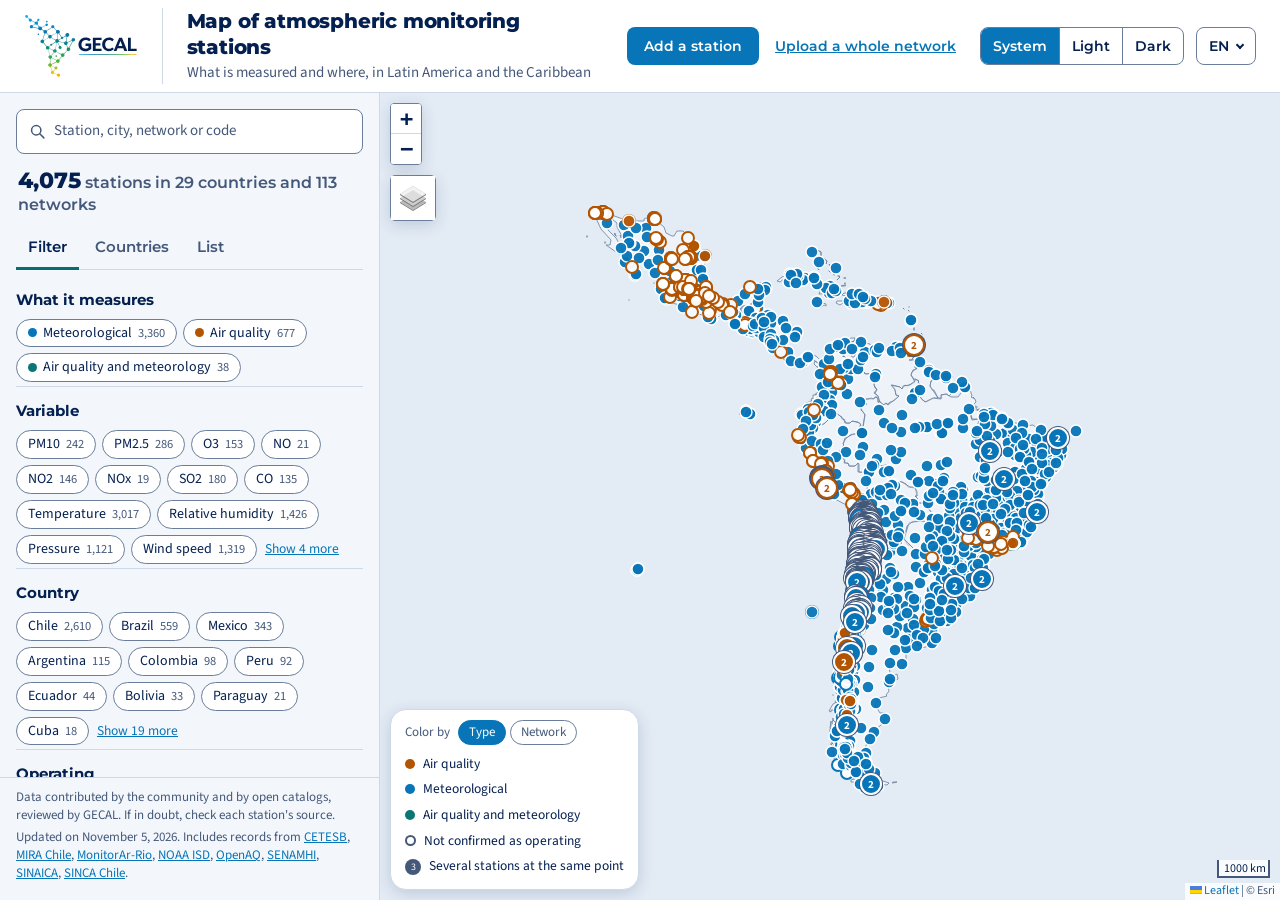
==== commit e8609f97: "Sitio: sistema de diseño de GECAL, cuatro idiomas (es, pt, fr, en) y tema claro/oscuro - Tokens, fue" ====
--- a/sitio/index.html
+++ b/sitio/index.html
@@ -1,83 +1,106 @@
 <!DOCTYPE html>
-<html lang="es">
+<html lang="es" data-theme="light">
 <head>
 <meta charset="utf-8">
 <meta name="viewport" content="width=device-width, initial-scale=1">
 <title>Mapa GECAL — Estaciones de monitoreo atmosférico en Latinoamérica y el Caribe</title>
 <meta name="description" content="Atlas abierto y colaborativo de estaciones de calidad del aire y meteorología en Latinoamérica y el Caribe, impulsado por GECAL.">
-<link rel="icon" type="image/png" href="img/favicon.png">
-<link rel="preconnect" href="https://fonts.googleapis.com">
-<link rel="preconnect" href="https://fonts.gstatic.com" crossorigin>
-<link href="https://fonts.googleapis.com/css2?family=Red+Hat+Display:wght@500;700;800&family=Red+Hat+Text:wght@400;500;600&display=swap" rel="stylesheet">
+<link rel="icon" type="image/svg+xml" href="img/gecal-avatar-navy.svg">
+<script>
+/* Tema antes del primer pintado: evita el parpadeo. Misma clave que gecal26.github.io. */
+(function(){var p="system";try{p=localStorage.getItem("gecal-theme")||"system"}catch(e){}
+if(p!=="light"&&p!=="dark")p="system";
+var d=p==="dark"||(p==="system"&&window.matchMedia&&matchMedia("(prefers-color-scheme: dark)").matches);
+var r=document.documentElement;r.dataset.theme=d?"dark":"light";r.dataset.themePref=p;})();
+</script>
+<link rel="preload" href="fonts/montserrat-latin-800-normal.woff2" as="font" type="font/woff2" crossorigin>
+<link rel="preload" href="fonts/source-sans-3-latin-400-normal.woff2" as="font" type="font/woff2" crossorigin>
+<link rel="stylesheet" href="css/tokens.css">
+<link rel="stylesheet" href="css/fonts.css">
 <link rel="stylesheet" href="vendor/leaflet/leaflet.css">
 <link rel="stylesheet" href="styles.css">
 </head>
 <body>
+<a class="skip" href="#mapa" data-i18n="skip">Saltar al mapa</a>
 <header class="barra">
-  <a class="marca" href="./" title="Mapa GECAL">
-    <img src="img/logo-gecal.png" alt="GECAL — Grupo de Estudio de la Calidad del Aire en Latinoamérica" width="130" height="72">
+  <a class="marca" id="marca" href="https://gecal26.github.io/es/" data-i18n-title="brand.home" title="Ir al sitio de GECAL">
+    <img class="gecal-logo-light" src="img/gecal-logo-compacto.svg" alt="GECAL — Grupo de Estudio de la Calidad del Aire en Latinoamérica" data-i18n-alt="brand.alt" width="124" height="70">
+    <img class="gecal-logo-dark" src="img/gecal-logo-compacto-oscuro.svg" alt="" aria-hidden="true" width="124" height="70">
   </a>
   <div class="titulo">
-    <h1>Mapa de estaciones de monitoreo atmosférico</h1>
-    <p>Qué se mide y dónde, en Latinoamérica y el Caribe</p>
+    <h1 data-i18n="header.title">Mapa de estaciones de monitoreo atmosférico</h1>
+    <p data-i18n="header.subtitle">Qué se mide y dónde, en Latinoamérica y el Caribe</p>
   </div>
-  <nav class="sumar" aria-label="Contribuir">
-    <a id="btn-form" class="boton" href="#" target="_blank" rel="noopener">Sumar una estación</a>
-    <a id="link-red" class="enlace" href="#" target="_blank" rel="noopener" hidden>Cargar una red completa</a>
+  <nav class="sumar" data-i18n-aria="a11y.contribute" aria-label="Contribuir">
+    <a id="btn-form" class="gecal-btn gecal-btn--primary gecal-btn--sm" href="#" target="_blank" rel="noopener" data-i18n="add_station">Sumar una estación</a>
+    <a id="link-red" class="enlace" href="#" target="_blank" rel="noopener" hidden data-i18n="add_network">Cargar una red completa</a>
   </nav>
+  <div class="controles">
+    <div class="seg" role="group" data-i18n-aria="a11y.theme" aria-label="Tema de color">
+      <button type="button" data-theme-set="system" aria-pressed="true" data-i18n="theme.system">Sistema</button>
+      <button type="button" data-theme-set="light" aria-pressed="false" data-i18n="theme.light">Claro</button>
+      <button type="button" data-theme-set="dark" aria-pressed="false" data-i18n="theme.dark">Oscuro</button>
+    </div>
+    <details class="menu">
+      <summary data-i18n-aria="a11y.language" aria-label="Idioma"><span id="idioma-actual" aria-hidden="true">ES</span></summary>
+      <ul id="lista-idiomas"></ul>
+    </details>
+  </div>
 </header>
 
 <div class="escena">
-  <aside class="panel" aria-label="Explorar estaciones">
+  <aside class="panel" data-i18n-aria="a11y.explore" aria-label="Explorar estaciones">
     <div class="panel-cabeza">
       <label class="buscar">
-        <span class="sr">Buscar</span>
+        <span class="sr" data-i18n="search.label">Buscar</span>
         <svg viewBox="0 0 20 20" aria-hidden="true"><circle cx="8.5" cy="8.5" r="5.5"/><path d="M13 13l4.5 4.5"/></svg>
-        <input id="q" type="search" placeholder="Estación, ciudad, red o código" autocomplete="off">
+        <input id="q" type="search" data-i18n-ph="search.placeholder" placeholder="Estación, ciudad, red o código" autocomplete="off">
       </label>
       <p id="resumen" class="resumen" aria-live="polite"></p>
       <div class="pestanas" role="tablist">
-        <button role="tab" id="tab-filtrar" aria-controls="vista-filtrar" aria-selected="true">Filtrar</button>
-        <button role="tab" id="tab-paises" aria-controls="vista-paises" aria-selected="false">Países</button>
-        <button role="tab" id="tab-lista" aria-controls="vista-lista" aria-selected="false">Lista</button>
+        <button role="tab" id="tab-filtrar" aria-controls="vista-filtrar" aria-selected="true" data-i18n="tab.filter">Filtrar</button>
+        <button role="tab" id="tab-paises" aria-controls="vista-paises" aria-selected="false" data-i18n="tab.countries">Países</button>
+        <button role="tab" id="tab-lista" aria-controls="vista-lista" aria-selected="false" data-i18n="tab.list">Lista</button>
       </div>
     </div>
 
     <div class="panel-cuerpo">
       <section id="vista-filtrar" role="tabpanel" aria-labelledby="tab-filtrar">
         <div id="grupos"></div>
-        <button id="btn-limpiar" class="limpiar" type="button" hidden>Quitar todos los filtros</button>
+        <button id="btn-limpiar" class="limpiar" type="button" hidden data-i18n="filters.clear_all">Quitar todos los filtros</button>
       </section>
       <section id="vista-paises" role="tabpanel" aria-labelledby="tab-paises" hidden>
-        <p class="ayuda">Toca un país para verlo en el mapa y filtrar por él.</p>
+        <p class="ayuda" data-i18n="countries.help">Toca un país para verlo en el mapa y filtrar por él.</p>
         <ol id="paises" class="paises"></ol>
       </section>
       <section id="vista-lista" role="tabpanel" aria-labelledby="tab-lista" hidden>
         <div class="lista-acciones">
-          <button id="btn-csv" class="enlace-boton" type="button">Descargar estas estaciones (CSV)</button>
+          <button id="btn-csv" class="enlace-boton" type="button" data-i18n="list.csv">Descargar estas estaciones (CSV)</button>
         </div>
         <ul id="lista" class="lista"></ul>
-        <button id="btn-mas" class="limpiar" type="button" hidden>Mostrar más</button>
+        <button id="btn-mas" class="limpiar" type="button" hidden></button>
       </section>
     </div>
 
     <footer class="panel-pie">
-      <p>Datos aportados por la comunidad y por catálogos abiertos, revisados por GECAL. Ante dudas, consulta la fuente de cada estación.</p>
+      <p data-i18n="foot.disclaimer">Datos aportados por la comunidad y por catálogos abiertos, revisados por GECAL. Ante dudas, consulta la fuente de cada estación.</p>
       <p id="pie-meta"></p>
     </footer>
   </aside>
 
   <main class="mapa-zona">
-    <div id="mapa" role="region" aria-label="Mapa de estaciones"></div>
-    <div id="aviso-demo" class="aviso" hidden>Vista previa con estaciones de ejemplo.</div>
+    <div id="mapa" role="region" data-i18n-aria="a11y.map" aria-label="Mapa de estaciones"></div>
+    <div id="aviso-demo" class="aviso" hidden data-i18n="demo">Vista previa con estaciones de ejemplo.</div>
 
     <article id="ficha" class="ficha" aria-labelledby="ficha-nombre" hidden>
-      <button id="ficha-cerrar" class="cerrar" type="button" aria-label="Cerrar ficha">×</button>
+      <button id="ficha-cerrar" class="cerrar" type="button" data-i18n-aria="a11y.close" aria-label="Cerrar ficha">×</button>
       <div id="ficha-contenido"></div>
     </article>
   </main>
 </div>
 
+<script src="i18n.js"></script>
+<script src="shell.js"></script>
 <script src="vendor/leaflet/leaflet.js"></script>
 <script src="config.js"></script>
 <script src="data/paises.js"></script>
--- a/sitio/css/tokens.css
+++ b/sitio/css/tokens.css
@@ -0,0 +1,118 @@
+/* Copia de static/css/tokens.css de GECAL26/gecal26.github.io (generado allí desde design/tokens.json). No editar a mano: re-copiar si cambia el diseño. */
+:root{
+  color-scheme:light dark;
+  --space-1:4px;
+  --space-2:8px;
+  --space-3:12px;
+  --space-4:16px;
+  --space-5:24px;
+  --space-6:32px;
+  --space-7:48px;
+  --space-8:64px;
+  --space-9:96px;
+  --radius-sm:4px;
+  --radius-md:8px;
+  --radius-lg:16px;
+  --radius-full:9999px;
+  --font-display:"Montserrat", system-ui, "Segoe UI", sans-serif;
+  --font-sans:"Source Sans 3", system-ui, "Segoe UI", sans-serif;
+  --font-mono:"IBM Plex Mono", ui-monospace, Menlo, monospace;
+  --navy:#042050;
+  --blue:#0775b7;
+  --teal:#0d8484;
+  --cyan:#12afeb;
+  --green:#3bb041;
+  --lime:#79b82b;
+  --orange:#f9a10c;
+  --surface-100:#ffffff;
+  --surface-200:#f3f7fb;
+  --surface-300:#e3ecf5;
+  --ink:#042050;
+  --ink-muted:#44587a;
+  --line:#cdd9e6;
+  --border-control:#6a7e9c;
+  --action:#0775b7;
+  --action-hover:#055f96;
+  --on-action:#ffffff;
+  --focus-ring:#0775b7;
+  --accent:#0a6c6c;
+  --on-deep:#ffffff;
+  --on-bright:#042050;
+  --success:#1c7230;
+  --success-bg:#e6f4ea;
+  --warning:#86550a;
+  --warning-bg:#fdf1dc;
+  --danger:#b3261e;
+  --danger-bg:#fbe9e7;
+  --data-1:var(--blue);
+  --data-2:var(--orange);
+  --data-3:var(--teal);
+  --data-4:var(--lime);
+  --data-5:var(--cyan);
+  --data-6:var(--green);
+  --hero-bg:var(--navy);
+  --hero-accent:var(--cyan);
+  --hero-line:#7f98c4;
+  --cta-bg:var(--cyan);
+  --cta-ink:var(--on-bright);
+  --cta-hover:#5cc6f4;
+  --shadow-float:0 4px 16px rgba(4, 32, 80, 0.16);
+}
+@media (prefers-color-scheme: dark){
+:root:not([data-theme="light"]){
+    --surface-100:#0d1524;
+    --surface-200:#141f33;
+    --surface-300:#1d2b45;
+    --ink:#e6ecf5;
+    --ink-muted:#a9b8d0;
+    --line:#2a3a56;
+    --border-control:#8497ba;
+    --action:#5db9e8;
+    --action-hover:#8accf0;
+    --on-action:#0d1524;
+    --focus-ring:#5db9e8;
+    --accent:#58c5bd;
+    --success:#6fd28a;
+    --success-bg:#0f3f33;
+    --warning:#f5b84a;
+    --warning-bg:#3f3410;
+    --danger:#ff9a93;
+    --danger-bg:#4a1d2a;
+    --hero-bg:#16223a;
+    --hero-accent:#74c3ea;
+    --hero-line:#8497ba;
+    --cta-bg:var(--action);
+    --cta-ink:var(--on-action);
+    --cta-hover:var(--action-hover);
+    --shadow-float:0 4px 16px rgba(0, 0, 0, 0.45);
+  }
+}
+:root[data-theme="dark"]{
+  --surface-100:#0d1524;
+  --surface-200:#141f33;
+  --surface-300:#1d2b45;
+  --ink:#e6ecf5;
+  --ink-muted:#a9b8d0;
+  --line:#2a3a56;
+  --border-control:#8497ba;
+  --action:#5db9e8;
+  --action-hover:#8accf0;
+  --on-action:#0d1524;
+  --focus-ring:#5db9e8;
+  --accent:#58c5bd;
+  --success:#6fd28a;
+  --success-bg:#0f3f33;
+  --warning:#f5b84a;
+  --warning-bg:#3f3410;
+  --danger:#ff9a93;
+  --danger-bg:#4a1d2a;
+  --hero-bg:#16223a;
+  --hero-accent:#74c3ea;
+  --hero-line:#8497ba;
+  --cta-bg:var(--action);
+  --cta-ink:var(--on-action);
+  --cta-hover:var(--action-hover);
+  --shadow-float:0 4px 16px rgba(0, 0, 0, 0.45);
+}
+:root[data-theme="light"]{color-scheme:light}
+:root[data-theme="dark"]{color-scheme:dark}
--- a/sitio/css/fonts.css
+++ b/sitio/css/fonts.css
@@ -0,0 +1,15 @@
+/* Generado por scripts/tokens_to_css.py. Fuentes bajo SIL OFL 1.1 (ver static/fonts/LICENSE-*). */
+@font-face{font-family:"Montserrat";font-style:normal;font-weight:500;font-display:swap;src:url("../fonts/montserrat-latin-ext-500-normal.woff2") format("woff2");unicode-range:U+0100-02BA,U+02BD-02C5,U+02C7-02CC,U+02CE-02D7,U+02DD-02FF,U+0304,U+0308,U+0329,U+1D00-1DBF,U+1E00-1E9F,U+1EF2-1EFF,U+2020,U+20A0-20AB,U+20AD-20C0,U+2113,U+2C60-2C7F,U+A720-A7FF}
+@font-face{font-family:"Montserrat";font-style:normal;font-weight:500;font-display:swap;src:url("../fonts/montserrat-latin-500-normal.woff2") format("woff2");unicode-range:U+0000-00FF,U+0131,U+0152-0153,U+02BB-02BC,U+02C6,U+02DA,U+02DC,U+0304,U+0308,U+0329,U+2000-206F,U+20AC,U+2122,U+2191,U+2193,U+2212,U+2215,U+FEFF,U+FFFD}
+@font-face{font-family:"Montserrat";font-style:normal;font-weight:600;font-display:swap;src:url("../fonts/montserrat-latin-ext-600-normal.woff2") format("woff2");unicode-range:U+0100-02BA,U+02BD-02C5,U+02C7-02CC,U+02CE-02D7,U+02DD-02FF,U+0304,U+0308,U+0329,U+1D00-1DBF,U+1E00-1E9F,U+1EF2-1EFF,U+2020,U+20A0-20AB,U+20AD-20C0,U+2113,U+2C60-2C7F,U+A720-A7FF}
+@font-face{font-family:"Montserrat";font-style:normal;font-weight:600;font-display:swap;src:url("../fonts/montserrat-latin-600-normal.woff2") format("woff2");unicode-range:U+0000-00FF,U+0131,U+0152-0153,U+02BB-02BC,U+02C6,U+02DA,U+02DC,U+0304,U+0308,U+0329,U+2000-206F,U+20AC,U+2122,U+2191,U+2193,U+2212,U+2215,U+FEFF,U+FFFD}
+@font-face{font-family:"Montserrat";font-style:normal;font-weight:700;font-display:swap;src:url("../fonts/montserrat-latin-ext-700-normal.woff2") format("woff2");unicode-range:U+0100-02BA,U+02BD-02C5,U+02C7-02CC,U+02CE-02D7,U+02DD-02FF,U+0304,U+0308,U+0329,U+1D00-1DBF,U+1E00-1E9F,U+1EF2-1EFF,U+2020,U+20A0-20AB,U+20AD-20C0,U+2113,U+2C60-2C7F,U+A720-A7FF}
+@font-face{font-family:"Montserrat";font-style:normal;font-weight:700;font-display:swap;src:url("../fonts/montserrat-latin-700-normal.woff2") format("woff2");unicode-range:U+0000-00FF,U+0131,U+0152-0153,U+02BB-02BC,U+02C6,U+02DA,U+02DC,U+0304,U+0308,U+0329,U+2000-206F,U+20AC,U+2122,U+2191,U+2193,U+2212,U+2215,U+FEFF,U+FFFD}
+@font-face{font-family:"Montserrat";font-style:normal;font-weight:800;font-display:swap;src:url("../fonts/montserrat-latin-ext-800-normal.woff2") format("woff2");unicode-range:U+0100-02BA,U+02BD-02C5,U+02C7-02CC,U+02CE-02D7,U+02DD-02FF,U+0304,U+0308,U+0329,U+1D00-1DBF,U+1E00-1E9F,U+1EF2-1EFF,U+2020,U+20A0-20AB,U+20AD-20C0,U+2113,U+2C60-2C7F,U+A720-A7FF}
+@font-face{font-family:"Montserrat";font-style:normal;font-weight:800;font-display:swap;src:url("../fonts/montserrat-latin-800-normal.woff2") format("woff2");unicode-range:U+0000-00FF,U+0131,U+0152-0153,U+02BB-02BC,U+02C6,U+02DA,U+02DC,U+0304,U+0308,U+0329,U+2000-206F,U+20AC,U+2122,U+2191,U+2193,U+2212,U+2215,U+FEFF,U+FFFD}
+@font-face{font-family:"Source Sans 3";font-style:normal;font-weight:400;font-display:swap;src:url("../fonts/source-sans-3-latin-ext-400-normal.woff2") format("woff2");unicode-range:U+0100-02BA,U+02BD-02C5,U+02C7-02CC,U+02CE-02D7,U+02DD-02FF,U+0304,U+0308,U+0329,U+1D00-1DBF,U+1E00-1E9F,U+1EF2-1EFF,U+2020,U+20A0-20AB,U+20AD-20C0,U+2113,U+2C60-2C7F,U+A720-A7FF}
+@font-face{font-family:"Source Sans 3";font-style:normal;font-weight:400;font-display:swap;src:url("../fonts/source-sans-3-latin-400-normal.woff2") format("woff2");unicode-range:U+0000-00FF,U+0131,U+0152-0153,U+02BB-02BC,U+02C6,U+02DA,U+02DC,U+0304,U+0308,U+0329,U+2000-206F,U+20AC,U+2122,U+2191,U+2193,U+2212,U+2215,U+FEFF,U+FFFD}
+@font-face{font-family:"Source Sans 3";font-style:normal;font-weight:600;font-display:swap;src:url("../fonts/source-sans-3-latin-ext-600-normal.woff2") format("woff2");unicode-range:U+0100-02BA,U+02BD-02C5,U+02C7-02CC,U+02CE-02D7,U+02DD-02FF,U+0304,U+0308,U+0329,U+1D00-1DBF,U+1E00-1E9F,U+1EF2-1EFF,U+2020,U+20A0-20AB,U+20AD-20C0,U+2113,U+2C60-2C7F,U+A720-A7FF}
+@font-face{font-family:"Source Sans 3";font-style:normal;font-weight:600;font-display:swap;src:url("../fonts/source-sans-3-latin-600-normal.woff2") format("woff2");unicode-range:U+0000-00FF,U+0131,U+0152-0153,U+02BB-02BC,U+02C6,U+02DA,U+02DC,U+0304,U+0308,U+0329,U+2000-206F,U+20AC,U+2122,U+2191,U+2193,U+2212,U+2215,U+FEFF,U+FFFD}
+@font-face{font-family:"Source Sans 3";font-style:normal;font-weight:700;font-display:swap;src:url("../fonts/source-sans-3-latin-ext-700-normal.woff2") format("woff2");unicode-range:U+0100-02BA,U+02BD-02C5,U+02C7-02CC,U+02CE-02D7,U+02DD-02FF,U+0304,U+0308,U+0329,U+1D00-1DBF,U+1E00-1E9F,U+1EF2-1EFF,U+2020,U+20A0-20AB,U+20AD-20C0,U+2113,U+2C60-2C7F,U+A720-A7FF}
+@font-face{font-family:"Source Sans 3";font-style:normal;font-weight:700;font-display:swap;src:url("../fonts/source-sans-3-latin-700-normal.woff2") format("woff2");unicode-range:U+0000-00FF,U+0131,U+0152-0153,U+02BB-02BC,U+02C6,U+02DA,U+02DC,U+0304,U+0308,U+0329,U+2000-206F,U+20AC,U+2122,U+2191,U+2193,U+2212,U+2215,U+FEFF,U+FFFD}
--- a/sitio/styles.css
+++ b/sitio/styles.css
@@ -1,158 +1,217 @@
+/* Mapa GECAL. Todos los colores salen de css/tokens.css (sistema de diseño de GECAL, claro y oscuro);
+   aquí solo hay layout, los componentes del mapa y los tres colores de tipo de estación. */
+
 :root {
-  --marino: #042050;
-  --marino-2: #34466b;
-  --tenue: #66748c;
-  --linea: #dfe5ec;
-  --fondo: #f2f5f7;
-  --blanco: #ffffff;
-  --verde: #0a8783;
-  --verde-claro: #e3f3f2;
-  --aire: #e8590c;
-  --meteo: #1c8fd6;
-  --ambas: #0a8783;
-  --texto: "Red Hat Text", system-ui, sans-serif;
-  --display: "Red Hat Display", "Red Hat Text", system-ui, sans-serif;
-  --alto-barra: 76px;
-  --ancho-panel: 380px;
-}
-* { box-sizing: border-box; }
+  --m-aire: #b35400;                 /* naranja y verde azulado del sistema, oscurecidos para tener ≥ 3:1 sobre el mapa gris claro de Esri */
+  --m-meteo: var(--blue);
+  --m-ambas: #0a7777;
+  --alto-panel: 380px;
+}
+:root[data-theme="dark"] {
+  --m-aire: var(--orange);
+  --m-meteo: #5db9e8;
+  --m-ambas: #58c5bd;
+}
+
+*, *::before, *::after { box-sizing: border-box; }
+[hidden] { display: none !important; }
 html, body { margin: 0; height: 100%; }
-body { font-family: var(--texto); color: var(--marino); background: var(--fondo); font-size: 15px; line-height: 1.5; }
-h1, h2, h3 { font-family: var(--display); margin: 0; }
-a { color: var(--verde); }
+body { display: flex; flex-direction: column; height: 100vh; height: 100dvh; background: var(--surface-100); color: var(--ink);
+  font: 400 15px/1.5 var(--font-sans); }
+h1, h2, h3 { font-family: var(--font-display); margin: 0; }
+a { color: var(--action); }
+a:hover { color: var(--action-hover); }
 button { font: inherit; color: inherit; }
-:focus-visible { outline: 3px solid #7cc8c4; outline-offset: 2px; }
-.sr { position: absolute; width: 1px; height: 1px; overflow: hidden; clip: rect(0 0 0 0); }
+:focus-visible { outline: 3px solid var(--focus-ring); outline-offset: 2px; }
+.sr { position: absolute; width: 1px; height: 1px; overflow: hidden; clip: rect(0 0 0 0); white-space: nowrap; }
+.skip { position: absolute; left: -9999px; top: 0; padding: var(--space-3) var(--space-4); background: var(--surface-100); color: var(--ink);
+  font: 600 15px/20px var(--font-display); border-radius: var(--radius-md); }
+.skip:focus { left: var(--space-4); top: var(--space-4); z-index: 2000; }
+@media (prefers-reduced-motion: reduce) { * { animation: none !important; transition: none !important; } }
+
+/* ---------- componentes del sistema (mismos que la web de GECAL) */
+.gecal-logo-dark { display: none !important; }
+:root[data-theme="dark"] .gecal-logo-light { display: none !important; }
+:root[data-theme="dark"] .gecal-logo-dark { display: block !important; }
+.gecal-btn { display: inline-flex; align-items: center; justify-content: center; gap: var(--space-2); padding: var(--space-3) var(--space-5);
+  border: 1.5px solid transparent; border-radius: var(--radius-md); font: 600 15px/20px var(--font-display); cursor: pointer; text-decoration: none; white-space: nowrap; }
+.gecal-btn--primary { background: var(--action); color: var(--on-action); }
+.gecal-btn--primary:hover { background: var(--action-hover); color: var(--on-action); }
+.gecal-btn--sm { padding: var(--space-2) var(--space-4); font-size: 14px; line-height: 20px; }
+.gecal-btn[aria-disabled="true"] { opacity: .5; pointer-events: none; }
+.seg { display: inline-flex; border: 1.5px solid var(--border-control); border-radius: var(--radius-md); overflow: hidden; }
+.seg button { all: unset; box-sizing: border-box; cursor: pointer; padding: var(--space-2) var(--space-3); font: 600 14px/20px var(--font-display); color: var(--ink); }
+.seg button + button { border-left: 1.5px solid var(--border-control); }
+.seg button:hover { background: var(--surface-300); }
+.seg button[aria-pressed="true"] { background: var(--action); color: var(--on-action); }
+.seg button:focus-visible { outline: 3px solid var(--focus-ring); outline-offset: -3px; }
+.menu { position: relative; }
+.menu summary { list-style: none; cursor: pointer; padding: var(--space-2) var(--space-3); border: 1.5px solid var(--border-control);
+  border-radius: var(--radius-md); font: 600 14px/20px var(--font-display); color: var(--ink); user-select: none; }
+.menu summary::-webkit-details-marker { display: none; }
+.menu summary::after { content: ""; display: inline-block; margin-left: 8px; width: 6px; height: 6px; border-right: 2px solid currentColor;
+  border-bottom: 2px solid currentColor; transform: translateY(-3px) rotate(45deg); }
+.menu[open] summary { background: var(--surface-300); }
+.menu ul { position: absolute; right: 0; top: calc(100% + 8px); min-width: 170px; list-style: none; margin: 0; padding: var(--space-2);
+  background: var(--surface-100); border: 1px solid var(--line); border-radius: var(--radius-md); box-shadow: var(--shadow-float); z-index: 1500; }
+.menu li button { all: unset; box-sizing: border-box; display: block; width: 100%; cursor: pointer; padding: var(--space-2) var(--space-3);
+  border-radius: var(--radius-sm); font: 600 15px/20px var(--font-display); color: var(--ink); }
+.menu li button:hover { background: var(--surface-300); }
+.menu li button[aria-current="true"] { background: var(--surface-200); }
+.menu li button:focus-visible { outline: 3px solid var(--focus-ring); outline-offset: -3px; }
 
 /* ---------- barra superior */
-.barra { height: var(--alto-barra); display: flex; align-items: center; gap: 22px; padding: 0 22px;
-  background: var(--blanco); border-bottom: 1px solid var(--linea); position: relative; z-index: 2; }
-.marca { line-height: 0; flex: 0 0 auto; }
-.marca img { height: 58px; width: auto; }
-.titulo { min-width: 0; padding-left: 22px; border-left: 1px solid var(--linea); }
-.titulo h1 { font-size: 21px; font-weight: 800; letter-spacing: -0.015em; line-height: 1.15; }
-.titulo p { margin: 2px 0 0; color: var(--tenue); font-size: 14px; }
-.sumar { margin-left: auto; display: flex; align-items: center; gap: 16px; }
-.boton { display: inline-block; background: var(--verde); color: #fff; text-decoration: none; font-weight: 600;
-  padding: 10px 18px; border-radius: 999px; white-space: nowrap; }
-.boton:hover { background: #087571; }
-.boton[aria-disabled="true"] { opacity: .45; pointer-events: none; }
-.enlace { font-size: 14px; font-weight: 500; white-space: nowrap; }
+.barra { flex: 0 0 auto; display: flex; align-items: center; gap: var(--space-3) var(--space-5); flex-wrap: wrap; min-height: 84px;
+  padding: var(--space-2) var(--space-5); background: var(--surface-100); border-bottom: 1px solid var(--line); position: relative; z-index: 1200; }
+.marca { line-height: 0; flex: 0 0 auto; border-radius: var(--radius-md); }
+.marca img { height: 64px; width: auto; }
+.titulo { min-width: 0; flex: 1 1 260px; padding-left: var(--space-5); border-left: 1px solid var(--line); }
+.titulo h1 { font: 800 20px/26px var(--font-display); letter-spacing: -0.01em; }
+.titulo p { margin: 2px 0 0; color: var(--ink-muted); font-size: 15px; line-height: 22px; }
+.sumar { display: flex; align-items: center; gap: var(--space-4); flex-wrap: wrap; }
+.enlace { font: 600 14px/20px var(--font-display); white-space: nowrap; }
+.controles { display: flex; align-items: center; gap: var(--space-3); }
 
 /* ---------- escena: panel + mapa */
-.escena { display: grid; grid-template-columns: var(--ancho-panel) minmax(0, 1fr); height: calc(100vh - var(--alto-barra)); }
-.panel { display: flex; flex-direction: column; min-height: 0; background: var(--fondo); border-right: 1px solid var(--linea); }
-.panel-cabeza { padding: 16px 18px 0; }
-.buscar { display: flex; align-items: center; gap: 8px; background: var(--blanco); border: 1px solid var(--linea);
-  border-radius: 12px; padding: 0 12px; }
-.buscar:focus-within { border-color: var(--verde); box-shadow: 0 0 0 3px #cdeae8; }
-.buscar svg { width: 17px; height: 17px; fill: none; stroke: var(--tenue); stroke-width: 1.8; stroke-linecap: round; flex: 0 0 auto; }
-.buscar input { border: 0; outline: 0; background: transparent; font: inherit; color: inherit; padding: 10px 0; width: 100%; }
-.resumen { margin: 14px 2px 12px; font-family: var(--display); font-size: 17px; line-height: 1.3; color: var(--marino-2); }
-.resumen strong { color: var(--marino); font-weight: 800; font-size: 22px; }
-
-.pestanas { display: flex; gap: 4px; border-bottom: 1px solid var(--linea); }
-.pestanas button { background: none; border: 0; padding: 9px 12px 10px; cursor: pointer; font-weight: 600; color: var(--tenue);
+.escena { flex: 1 1 auto; min-height: 0; display: grid; grid-template-columns: var(--alto-panel) minmax(0, 1fr); }
+.panel { display: flex; flex-direction: column; min-height: 0; background: var(--surface-200); border-right: 1px solid var(--line); }
+.panel-cabeza { padding: var(--space-4) var(--space-4) 0; }
+.buscar { display: flex; align-items: center; gap: var(--space-2); background: var(--surface-100); border: 1.5px solid var(--border-control);
+  border-radius: var(--radius-md); padding: 0 var(--space-3); }
+.buscar:focus-within { outline: 3px solid var(--focus-ring); outline-offset: 2px; }
+.buscar svg { width: 17px; height: 17px; fill: none; stroke: var(--ink-muted); stroke-width: 1.8; stroke-linecap: round; flex: 0 0 auto; }
+.buscar input { border: 0; outline: 0; background: transparent; font: inherit; color: var(--ink); padding: 10px 0; width: 100%; }
+.buscar input::placeholder { color: var(--ink-muted); opacity: 1; }
+.resumen { margin: var(--space-4) 2px var(--space-3); font: 600 16px/22px var(--font-display); color: var(--ink-muted); }
+.resumen strong { color: var(--ink); font-weight: 800; font-size: 22px; }
+
+.pestanas { display: flex; gap: 4px; border-bottom: 1px solid var(--line); }
+.pestanas button { background: none; border: 0; padding: 9px 12px 10px; cursor: pointer; font: 600 15px/20px var(--font-display); color: var(--ink-muted);
   border-bottom: 3px solid transparent; margin-bottom: -1px; }
-.pestanas button[aria-selected="true"] { color: var(--marino); border-bottom-color: var(--verde); }
-.pestanas button:hover { color: var(--marino); }
-
-.panel-cuerpo { flex: 1; overflow: auto; padding: 6px 18px 18px; min-height: 0; }
-.panel-pie { padding: 10px 18px 14px; border-top: 1px solid var(--linea); font-size: 12.5px; color: var(--tenue); }
+.pestanas button[aria-selected="true"] { color: var(--ink); border-bottom-color: var(--accent); }
+.pestanas button:hover { color: var(--ink); }
+
+.panel-cuerpo { flex: 1; overflow: auto; padding: 6px var(--space-4) var(--space-4); min-height: 0; }
+.panel-pie { padding: 10px var(--space-4) 14px; border-top: 1px solid var(--line); font-size: 13px; line-height: 18px; color: var(--ink-muted); }
 .panel-pie p { margin: 0 0 4px; }
 
 /* ---------- filtros como fichas */
 .grupo { padding: 14px 0 4px; }
-.grupo + .grupo { border-top: 1px solid var(--linea); }
-.grupo h2 { font-size: 14.5px; font-weight: 700; margin-bottom: 9px; display: flex; align-items: baseline; gap: 8px; }
-.grupo h2 .quitar { margin-left: auto; font-family: var(--texto); font-size: 12.5px; font-weight: 500; background: none; border: 0;
-  color: var(--verde); cursor: pointer; padding: 0; text-decoration: underline; }
+.grupo + .grupo { border-top: 1px solid var(--line); }
+.grupo h2 { font: 700 14.5px/20px var(--font-display); margin-bottom: 9px; display: flex; align-items: baseline; gap: 8px; }
+.grupo h2 .quitar { margin-left: auto; font: 600 13px/18px var(--font-sans); background: none; border: 0; color: var(--action); cursor: pointer; padding: 0; text-decoration: underline; }
 .fichas { display: flex; flex-wrap: wrap; gap: 6px; }
-.chip { display: inline-flex; align-items: center; gap: 6px; border: 1px solid var(--linea); background: var(--blanco);
-  border-radius: 999px; padding: 4px 11px; font-size: 13.5px; cursor: pointer; line-height: 1.35; }
-.chip:hover { border-color: #b9c6d3; }
-.chip .n { color: var(--tenue); font-size: 12px; font-variant-numeric: tabular-nums; }
-.chip[aria-pressed="true"] { background: var(--marino); border-color: var(--marino); color: #fff; }
-.chip[aria-pressed="true"] .n { color: #b8c4da; }
-.chip.cero:not([aria-pressed="true"]) { opacity: .4; }
+.chip { display: inline-flex; align-items: center; gap: 6px; border: 1px solid var(--border-control); background: var(--surface-100); color: var(--ink);
+  border-radius: var(--radius-full); padding: 4px 11px; font-size: 14px; cursor: pointer; line-height: 1.35; }
+.chip:hover { background: var(--surface-300); }
+.chip .n { color: var(--ink-muted); font-size: 12.5px; font-variant-numeric: tabular-nums; }
+.chip[aria-pressed="true"] { background: var(--action); border-color: var(--action); color: var(--on-action); }
+.chip[aria-pressed="true"] .n { color: var(--on-action); opacity: .85; }
+.chip.cero:not([aria-pressed="true"]) { opacity: .5; }
 .chip .punto { width: 9px; height: 9px; border-radius: 50%; }
-.ver-mas { background: none; border: 0; color: var(--verde); cursor: pointer; font-size: 13px; padding: 4px 2px; text-decoration: underline; }
-.limpiar { display: block; margin: 16px 0 4px; background: var(--blanco); border: 1px solid var(--linea); border-radius: 10px;
-  padding: 8px 12px; width: 100%; cursor: pointer; font-weight: 500; }
-.limpiar:hover { border-color: var(--verde); }
-.ayuda { color: var(--tenue); font-size: 13.5px; margin: 12px 0 8px; }
+.ver-mas { background: none; border: 0; color: var(--action); cursor: pointer; font-size: 13.5px; padding: 4px 2px; text-decoration: underline; }
+.limpiar { display: block; margin: 16px 0 4px; background: var(--surface-100); border: 1.5px solid var(--border-control); border-radius: var(--radius-md);
+  padding: 8px 12px; width: 100%; cursor: pointer; font: 600 14px/20px var(--font-display); }
+.limpiar:hover { background: var(--surface-300); }
+.ayuda { color: var(--ink-muted); font-size: 14px; margin: 12px 0 8px; }
 
 /* ---------- países */
 .paises { list-style: none; margin: 0; padding: 0; }
 .paises li button { width: 100%; display: grid; grid-template-columns: 1fr auto; gap: 2px 10px; align-items: baseline;
-  background: none; border: 0; padding: 8px 6px; cursor: pointer; text-align: left; border-radius: 8px; }
-.paises li button:hover { background: #e8edf1; }
-.paises li button[aria-pressed="true"] { background: var(--verde-claro); }
+  background: none; border: 0; padding: 8px 6px; cursor: pointer; text-align: left; border-radius: var(--radius-md); }
+.paises li button:hover { background: var(--surface-300); }
+.paises li button[aria-pressed="true"] { background: var(--surface-300); box-shadow: inset 3px 0 0 var(--accent); }
 .paises .nombre { font-weight: 600; }
-.paises .total { font-variant-numeric: tabular-nums; color: var(--marino-2); font-size: 13.5px; }
-.barra-pais { grid-column: 1 / -1; display: flex; height: 7px; border-radius: 4px; overflow: hidden; background: #e2e8ee; }
+.paises .total { font-variant-numeric: tabular-nums; color: var(--ink-muted); font-size: 14px; }
+.barra-pais { grid-column: 1 / -1; display: flex; height: 7px; border-radius: 4px; overflow: hidden; background: var(--surface-300); }
 .barra-pais span { display: block; height: 100%; }
 
 /* ---------- lista */
 .lista-acciones { margin: 12px 0 6px; }
-.enlace-boton { background: none; border: 0; padding: 0; color: var(--verde); text-decoration: underline; cursor: pointer; font-size: 13.5px; }
+.enlace-boton { background: none; border: 0; padding: 0; color: var(--action); text-decoration: underline; cursor: pointer; font-size: 14px; }
 .lista { list-style: none; margin: 0; padding: 0; }
-.lista li button { width: 100%; text-align: left; background: none; border: 0; border-bottom: 1px solid var(--linea);
+.lista li button { width: 100%; text-align: left; background: none; border: 0; border-bottom: 1px solid var(--line);
   padding: 9px 4px; cursor: pointer; display: grid; grid-template-columns: 12px 1fr; gap: 0 10px; }
-.lista li button:hover { background: #e8edf1; }
+.lista li button:hover { background: var(--surface-300); }
 .lista .punto { width: 10px; height: 10px; border-radius: 50%; margin-top: 6px; }
 .lista .nombre { font-weight: 600; }
-.lista .lugar { grid-column: 2; color: var(--tenue); font-size: 13px; }
-.vacio { color: var(--tenue); padding: 18px 4px; }
+.lista .lugar { grid-column: 2; color: var(--ink-muted); font-size: 13.5px; }
+.vacio { color: var(--ink-muted); padding: 18px 4px; }
 
 /* ---------- mapa */
 .mapa-zona { position: relative; min-width: 0; }
-#mapa { position: absolute; inset: 0; background: #dfe7ec; }
-.leaflet-container { font-family: var(--texto); }
-.leyenda { background: var(--blanco); border-radius: 12px; padding: 10px 14px; font-size: 13px; color: var(--marino-2);
-  box-shadow: 0 1px 2px rgba(4, 32, 80, .12), 0 4px 14px rgba(4, 32, 80, .08); line-height: 1.9; }
+#mapa { position: absolute; inset: 0; background: var(--surface-300); }
+.leaflet-container { font-family: var(--font-sans); background: var(--surface-300); }
+.leaflet-bar a, .leaflet-bar a:hover { background-color: var(--surface-100); color: var(--ink); border-bottom-color: var(--line); }
+.leaflet-bar a:hover { background-color: var(--surface-300); }
+.leaflet-touch .leaflet-bar, .leaflet-touch .leaflet-control-layers { border: 1.5px solid var(--border-control); box-shadow: var(--shadow-float); }
+.leaflet-control-layers { background: var(--surface-100); color: var(--ink); }
+.leaflet-control-layers-separator { border-top-color: var(--line); }
+.leaflet-control-layers-toggle { background-color: var(--surface-100); }
+:root[data-theme="dark"] .leaflet-control-layers-toggle { filter: invert(1) hue-rotate(180deg); }
+.leaflet-control-attribution { background: color-mix(in srgb, var(--surface-100) 80%, transparent) !important; color: var(--ink-muted); }
+.leaflet-control-attribution a { color: var(--action); }
+.leaflet-control-scale-line { background: color-mix(in srgb, var(--surface-100) 80%, transparent); color: var(--ink); border-color: var(--ink-muted); }
+.leaflet-tooltip { background: var(--surface-100); color: var(--ink); border: 1px solid var(--border-control); box-shadow: var(--shadow-float); font: 600 13px/18px var(--font-sans); }
+.leaflet-tooltip-top::before { border-top-color: var(--border-control); }
+.leyenda { background: var(--surface-100); border: 1px solid var(--line); border-radius: var(--radius-lg); padding: 10px 14px; font-size: 13.5px; color: var(--ink);
+  box-shadow: var(--shadow-float); line-height: 1.9; }
 .leyenda i { display: inline-block; width: 10px; height: 10px; border-radius: 50%; margin-right: 8px; vertical-align: -1px; }
-.leyenda i.hueco { background: #fff; border: 2px solid var(--marino-2); width: 11px; height: 11px; }
-.aviso { position: absolute; top: 14px; left: 50%; transform: translateX(-50%); z-index: 500; background: #fff4d6;
-  border: 1px solid #efd189; border-radius: 999px; padding: 6px 16px; font-size: 13.5px; }
+.leyenda .modo { display: flex; align-items: center; gap: 4px; margin-bottom: 6px; font-size: 13px; color: var(--ink-muted); }
+.leyenda .modo span { margin-right: 4px; }
+.leyenda .modo button { border: 1px solid var(--border-control); background: var(--surface-100); border-radius: var(--radius-full); padding: 1px 10px;
+  cursor: pointer; font-size: 13px; line-height: 1.6; }
+.leyenda .modo button:hover { background: var(--surface-300); }
+.leyenda .modo button[aria-pressed="true"] { background: var(--action); border-color: var(--action); color: var(--on-action); }
+.leyenda .items { max-height: 210px; overflow: auto; }
+.leyenda i.cuenta { width: auto; height: auto; min-width: 16px; padding: 0 3px; border-radius: 8px; background: var(--ink-muted);
+  color: var(--surface-100); font-style: normal; font-size: 10px; line-height: 16px; text-align: center; vertical-align: 0; }
+.punto-grupo span { display: flex; align-items: center; justify-content: center; width: 22px; height: 22px; border-radius: 50%;
+  border: 2px solid var(--surface-100); font: 700 11px/1 var(--font-sans); box-shadow: 0 0 0 1px var(--ink-muted); }
+.mismo-punto { background: var(--surface-200); border: 1px solid var(--line); border-radius: var(--radius-md); padding: 10px 12px; margin: 0 30px 16px 0; }
+.mismo-punto p { margin: 0 0 8px; font-size: 14px; color: var(--ink-muted); }
+.leyenda i.hueco { background: var(--surface-100); border: 2px solid var(--ink-muted); width: 11px; height: 11px; }
+.aviso { position: absolute; top: 14px; left: 50%; transform: translateX(-50%); z-index: 500; background: var(--warning-bg); color: var(--warning);
+  border: 1px solid var(--warning); border-radius: var(--radius-full); padding: 6px 16px; font-size: 14px; }
 
 /* ---------- ficha de estación */
 .ficha { position: absolute; z-index: 600; top: 14px; right: 14px; bottom: 14px; width: min(390px, calc(100% - 28px));
-  background: var(--blanco); border-radius: 16px; box-shadow: 0 2px 4px rgba(4, 32, 80, .1), 0 16px 40px rgba(4, 32, 80, .16);
+  background: var(--surface-100); color: var(--ink); border: 1px solid var(--line); border-radius: var(--radius-lg); box-shadow: var(--shadow-float);
   overflow: auto; padding: 22px 24px 24px; }
-.ficha[hidden] { display: none; }
 .ficha.entra { animation: entra .22s ease-out; }
 @keyframes entra { from { transform: translateX(24px); opacity: 0; } to { transform: none; opacity: 1; } }
-.cerrar { position: absolute; top: 12px; right: 12px; width: 34px; height: 34px; border-radius: 50%; border: 0;
-  background: var(--fondo); font-size: 22px; line-height: 1; cursor: pointer; color: var(--marino-2); }
-.cerrar:hover { background: #e2e8ee; }
-.ficha .tipo { display: inline-flex; align-items: center; gap: 7px; font-size: 13px; font-weight: 600; margin-bottom: 8px; }
+.cerrar { position: absolute; top: 12px; right: 12px; width: 36px; height: 36px; border-radius: 50%; border: 0;
+  background: var(--surface-300); font-size: 22px; line-height: 1; cursor: pointer; color: var(--ink); }
+.cerrar:hover { background: var(--line); }
+.ficha .tipo { display: inline-flex; align-items: center; gap: 7px; font: 600 14px/20px var(--font-display); margin-bottom: 8px; }
 .ficha .tipo i { width: 10px; height: 10px; border-radius: 50%; }
-.ficha h2 { font-size: 23px; font-weight: 800; letter-spacing: -0.015em; line-height: 1.15; padding-right: 30px; }
-.ficha .lugar { color: var(--tenue); margin: 4px 0 18px; }
-.ficha h3 { font-size: 14px; font-weight: 700; margin: 18px 0 8px; }
-.ficha dl { display: grid; grid-template-columns: 112px 1fr; gap: 7px 12px; margin: 0; font-size: 14px; }
-.ficha dt { color: var(--tenue); }
-.ficha dd { margin: 0; }
+.ficha h2 { font: 800 23px/28px var(--font-display); letter-spacing: -0.015em; padding-right: 36px; }
+.ficha .lugar { color: var(--ink-muted); margin: 4px 0 18px; }
+.ficha h3 { font: 700 14px/20px var(--font-display); margin: 18px 0 8px; }
+.ficha dl { display: grid; grid-template-columns: 112px 1fr; gap: 7px 12px; margin: 0; font-size: 14.5px; }
+.ficha dt { color: var(--ink-muted); }
+.ficha dd { margin: 0; overflow-wrap: anywhere; }
 .vars { display: flex; flex-wrap: wrap; gap: 5px; }
-.var { font-size: 13px; padding: 2px 9px; border-radius: 6px; background: #fdebe1; color: #8a3307; }
-.var.m { background: #e1effa; color: #124f7b; }
-.sin-dato { color: var(--tenue); font-size: 14px; }
-.ficha .acceso { display: inline-block; margin-top: 20px; }
-.ficha .pie-ficha { margin-top: 20px; padding-top: 12px; border-top: 1px solid var(--linea); font-size: 12.5px; color: var(--tenue); }
-
+.var { font-size: 13.5px; padding: 2px 9px; border-radius: var(--radius-sm); background: var(--surface-300); color: var(--ink); border-left: 4px solid var(--m-aire); }
+.var.m { border-left-color: var(--m-meteo); }
+.sin-dato { color: var(--ink-muted); font-size: 14.5px; }
+.ficha .acceso { margin-top: 20px; }
+.ficha .pie-ficha { margin-top: 20px; padding-top: 12px; border-top: 1px solid var(--line); font-size: 13px; color: var(--ink-muted); }
+
+@media (max-width: 1100px) {
+  .controles { margin-left: auto; }
+}
 @media (max-width: 860px) {
-  :root { --alto-barra: auto; }
-  .barra { flex-wrap: wrap; padding: 12px 16px; gap: 12px; }
+  body { height: auto; min-height: 100dvh; }
+  .barra { padding: 12px 16px; }
+  .marca img { height: 52px; }
   .titulo { border-left: 0; padding-left: 0; flex: 1 1 200px; }
-  .titulo h1 { font-size: 18px; }
-  .sumar { margin-left: 0; width: 100%; }
-  .escena { display: flex; flex-direction: column-reverse; height: auto; }
-  .mapa-zona { height: 62vh; }
+  .titulo h1 { font-size: 18px; line-height: 24px; }
+  .sumar { width: 100%; }
+  .escena { display: flex; flex-direction: column-reverse; }
+  .mapa-zona { height: 62vh; flex: none; }
   .panel { border-right: 0; }
-  .panel-cuerpo { max-height: none; }
   .ficha { top: auto; height: 70%; }
-  .leyenda { font-size: 11.5px; padding: 6px 10px; line-height: 1.6; }
+  .leyenda { font-size: 12px; padding: 6px 10px; line-height: 1.6; }
   .leyenda i { width: 8px; height: 8px; margin-right: 6px; }
 }
-@media (prefers-reduced-motion: reduce) { .ficha.entra { animation: none; } }
